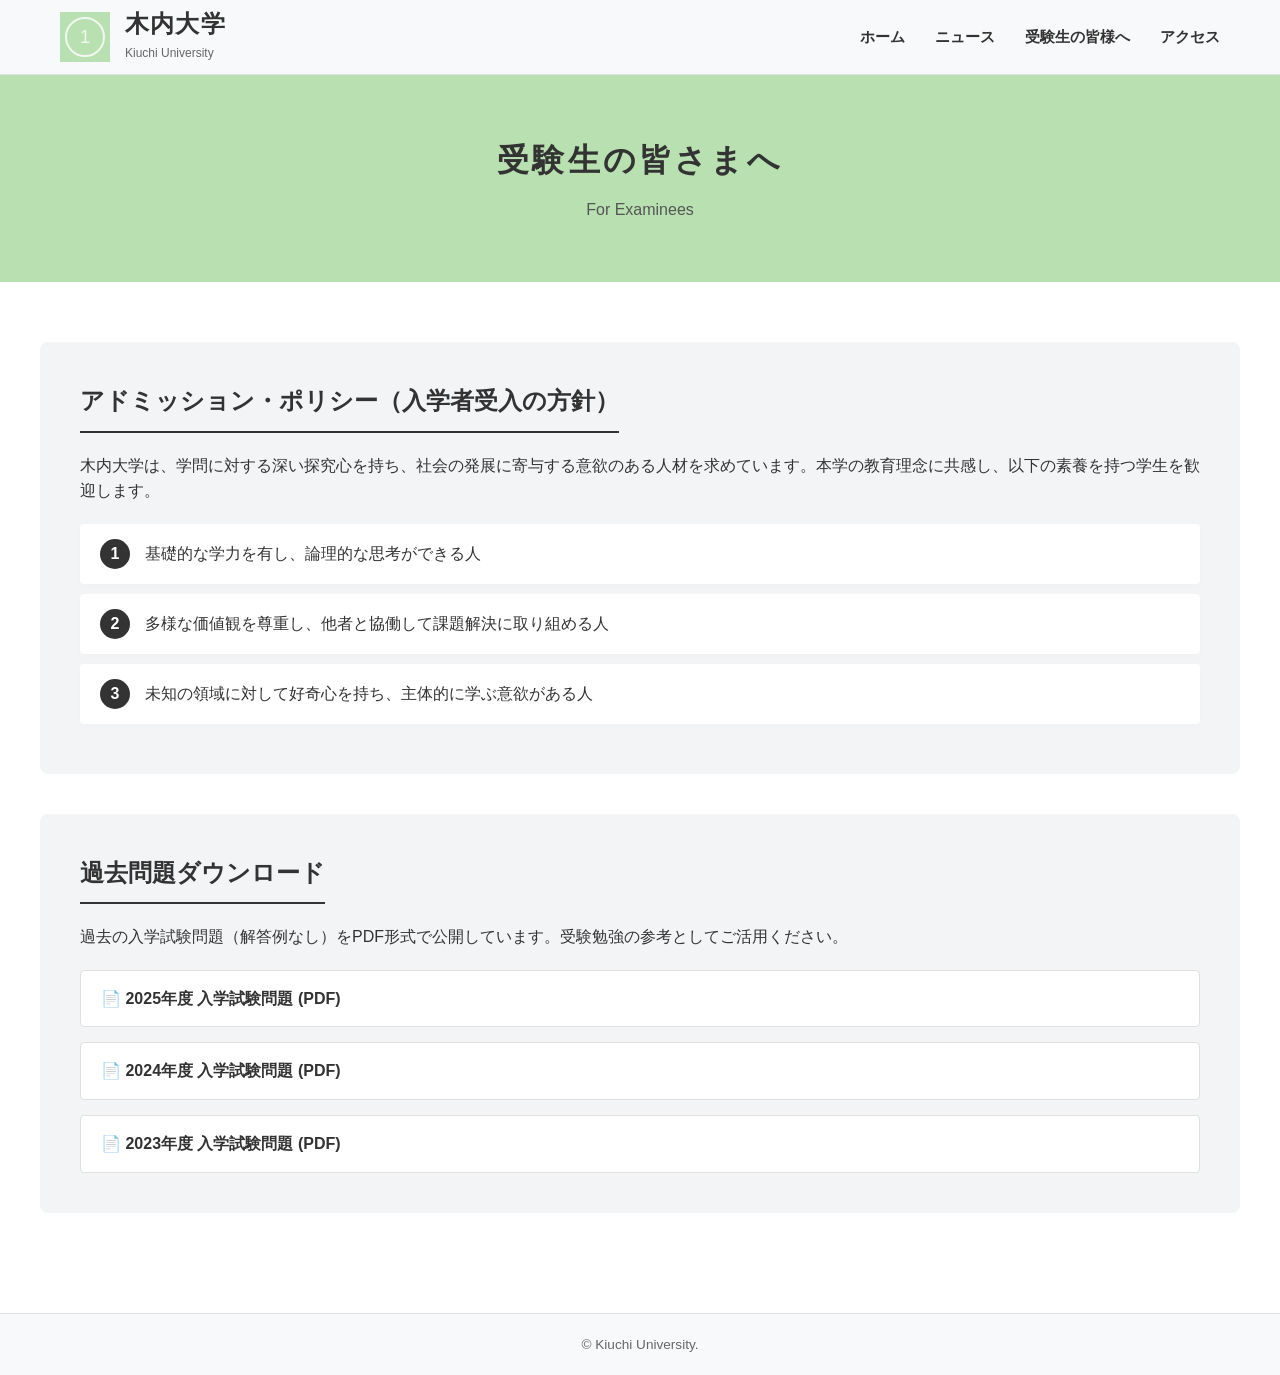
==== information.html @ efc957bf "Add files via upload" ====
<!DOCTYPE html>
<html lang="ja">
<head>
    <meta charset="UTF-8">
    <meta name="viewport" content="width=device-width, initial-scale=1.0">
    <title>受験生の皆さまへ - 木内大学</title>
    <link rel="stylesheet" href="index.css">
    <link rel="stylesheet" href="information.css">
</head>
<body>
    <header class="header">
        <div class="header-inner">
            <div class="logo">
                <a href="index.html" style="display: flex; align-items: center; gap: 15px;">
                    <div class="placeholder-box placeholder-1">
                        <span class="number">1</span>
                    </div>
                    <div class="logo-text">
                        <h1>木内大学</h1>
                        <span class="en">Kiuchi University</span>
                    </div>
                </a>
            </div>
            
            <button class="hamburger" id="hamburger">
                <span></span><span></span><span></span>
            </button>

            <nav class="global-nav" id="global-nav">
                <ul>
                    <li><a href="index.html#home">ホーム</a></li>
                    <li><a href="index.html#news">ニュース</a></li>
                    <li><a href="information.html">受験生の皆様へ</a></li>
                    <li><a href="index.html#access">アクセス</a></li>
                </ul>
            </nav>
        </div>
    </header>

    <main>
        <section class="page-title-section">
            <h2 class="page-title">受験生の皆さまへ</h2>
            <p class="page-subtitle">For Examinees</p>
        </section>

        <section class="info-content-section">
            <div class="section-inner">
                <div class="info-block">
                    <h3>アドミッション・ポリシー（入学者受入の方針）</h3>
                    <p>木内大学は、学問に対する深い探究心を持ち、社会の発展に寄与する意欲のある人材を求めています。本学の教育理念に共感し、以下の素養を持つ学生を歓迎します。</p>
                    <ul class="policy-list">
                        <li><span>1</span>基礎的な学力を有し、論理的な思考ができる人</li>
                        <li><span>2</span>多様な価値観を尊重し、他者と協働して課題解決に取り組める人</li>
                        <li><span>3</span>未知の領域に対して好奇心を持ち、主体的に学ぶ意欲がある人</li>
                    </ul>
                </div>

                <div class="info-block">
                    <h3>過去問題ダウンロード</h3>
                    <p>過去の入学試験問題（解答例なし）をPDF形式で公開しています。受験勉強の参考としてご活用ください。</p>
                    <div class="pdf-links">
                        <a href="exam_2025.pdf" target="_blank" class="pdf-btn">📄 2025年度 入学試験問題 (PDF)</a>
                        <a href="exam_2024.pdf" target="_blank" class="pdf-btn">📄 2024年度 入学試験問題 (PDF)</a>
                        <a href="exam_2023.pdf" target="_blank" class="pdf-btn">📄 2023年度 入学試験問題 (PDF)</a>
                    </div>
                </div>
            </div>
        </section>
    </main>

    <footer class="footer">
        <p>&copy; Kiuchi University.</p>
    </footer>

    <script>
        const hamburger = document.getElementById('hamburger');
        const globalNav = document.getElementById('global-nav');
        hamburger.addEventListener('click', () => {
            hamburger.classList.toggle('active');
            globalNav.classList.toggle('active');
        });
    </script>
</body>
</html>
---- index.css ----
@charset "UTF-8";

/* =========================================
   Base & Reset
========================================= */
* {
    margin: 0;
    padding: 0;
    box-sizing: border-box;
}

body {
    font-family: "Helvetica Neue", Arial, "Hiragino Kaku Gothic ProN", "Hiragino Sans", Meiryo, sans-serif;
    color: #333;
    background-color: #ffffff;
    line-height: 1.6;
}

a {
    text-decoration: none;
    color: inherit;
}

ul {
    list-style: none;
}

/* =========================================
   Variables (テーマカラーなど)
========================================= */
:root {
    --primary-green: #b8e0b0; /* プレースホルダーの緑 */
    --light-gray: #f2f4f6;    /* テキストエリアの背景 */
    --border-color: #e0e0e0;
}

/* =========================================
   Header
========================================= */
.header {
    background-color: #f8f9fa;
    border-bottom: 1px solid var(--border-color);
    position: sticky;
    top: 0;
    z-index: 100;
}

.header-inner {
    max-width: 1200px;
    margin: 0 auto;
    padding: 10px 20px;
    display: flex;
    justify-content: space-between;
    align-items: center;
}

.logo {
    display: flex;
    align-items: center;
    gap: 15px;
}

.logo-text h1 {
    font-size: 1.5rem;
    font-weight: bold;
    letter-spacing: 0.05em;
    line-height: 1.2;
}

.logo-text .en {
    font-size: 0.75rem;
    color: #666;
}

.global-nav ul {
    display: flex;
    gap: 30px;
}

.global-nav a {
    font-size: 0.95rem;
    font-weight: bold;
    transition: color 0.3s ease;
    position: relative;
}

/* モダンなホバー下線エフェクト */
.global-nav a::after {
    content: '';
    position: absolute;
    bottom: -5px;
    left: 0;
    width: 0%;
    height: 2px;
    background-color: #333;
    transition: width 0.3s ease;
}

.global-nav a:hover::after {
    width: 100%;
}

/* =========================================
   Placeholders (写真が入る場所)
========================================= */
.placeholder-box {
    background-color: var(--primary-green);
    display: flex;
    justify-content: center;
    align-items: center;
    position: relative;
}

.placeholder-box .number {
    color: #fff;
    border: 2px solid #fff;
    border-radius: 50%;
    width: 40px;
    height: 40px;
    display: flex;
    justify-content: center;
    align-items: center;
    font-size: 1.2rem;
    opacity: 0.8;
}

/* 各プレースホルダーの固有設定 */
.placeholder-1 {
    width: 50px;
    height: 50px;
}

.placeholder-2 {
    width: 100%;
    height: 50vh; /* 画面の高さの半分 */
    min-height: 300px;
}

/* =========================================
   Home Section (メインコンテンツ)
========================================= */
.home-section,.news-section,.access-section {
    padding: 60px 20px;
}

.section-inner {
    max-width: 1200px;
    margin: 0 auto;
}

.section-title {
    font-size: 2.5rem;
    letter-spacing: 0.2em;
    margin-bottom: 40px;
    font-weight: 800;
}

/* =========================================
   Cards Layout
========================================= */
.cards-container {
    display: flex;
    gap: 30px;
}

.card {
    flex: 1;
    display: flex;
    background-color: var(--light-gray);
    border-radius: 8px; /* モダンな丸み */
    overflow: hidden;
    box-shadow: 0 4px 10px rgba(0, 0, 0, 0.05); /* さりげない影 */
    transition: transform 0.3s ease;
}

.card:hover {
    transform: translateY(-5px); /* ホバーで少し浮く */
}

.card-image {
    width: 50%;
    min-height: 250px;
}

.card-content {
    width: 50%;
    padding: 30px;
    display: flex;
    flex-direction: column;
    justify-content: center;
}

.card-content h3 {
    font-size: 1.5rem;
    margin-bottom: 20px;
    border-bottom: 2px solid #333;
    padding-bottom: 10px;
    display: inline-block;
}

/* ワイヤーフレーム風のダミーテキスト線 */
.dummy-text p {
    display: flex;
    align-items: center;
    margin-bottom: 15px;
    color: #333;
    font-size: 1rem;
}

.line {
    flex-grow: 1;
    height: 1px;
    background-color: #999;
    margin-left: 10px;
}

.line-full {
    width: 100%;
    height: 1px;
    background-color: #999;
}

/* =========================================
   Footer
========================================= */
.footer {
    text-align: center;
    padding: 20px;
    background-color: #f8f9fa;
    color: #666;
    font-size: 0.85rem;
    border-top: 1px solid var(--border-color);
}

/* =========================================
   Responsive (スマホ用アレンジ)
========================================= */
@media screen and (max-width: 768px) {
    /* ヘッダーの縦積み */
    .header-inner {
        flex-direction: column;
        gap: 15px;
        padding: 15px;
    }
    
    .global-nav ul {
        flex-wrap: wrap;
        justify-content: center;
        gap: 15px;
    }

    .global-nav a {
        font-size: 0.85rem;
    }

    /* メインビジュアルの高さ調整 */
    .placeholder-2 {
        height: 30vh;
        min-height: 200px;
    }

    /* セクションタイトルの中央寄せ */
    .section-title {
        text-align: center;
        font-size: 2rem;
    }

    /* カードの縦積み */
    .cards-container {
        flex-direction: column;
    }

    /* スマホでは画像とテキストを縦に並べる */
    .card {
        flex-direction: column;
    }

    .card-image {
        width: 100%;
        min-height: 200px;
    }

    .card-content {
        width: 100%;
        padding: 20px;
    }

}

/* =========================================
   スムーズスクロールとヘッダー被り防止 (既存コードの上のほうに追加)
========================================= */
html {
    scroll-behavior: smooth; /* スムーズスクロール */
}

section {
    scroll-margin-top: 80px; /* ジャンプした際に固定ヘッダーの下に隠れないようにする余白 */
    padding: 60px 20px;
}

/* =========================================
   ハンバーガーメニュー (PCでは非表示)
========================================= */
.hamburger {
    display: none;
}

/* =========================================
   Responsive (スマホ用アレンジ：既存のメディアクエリをこちらに差し替えてください)
========================================= */
@media screen and (max-width: 768px) {
    /* スマホでヘッダーをコンパクトにする */
    .header-inner {
        flex-direction: row; /* 横並びのまま */
        justify-content: space-between;
        padding: 10px 15px;
    }
    
    /* ロゴと画像を小さくする */
    .placeholder-1 {
        width: 35px;
        height: 35px;
    }
    .placeholder-1 .number {
        width: 25px;
        height: 25px;
        font-size: 0.9rem;
    }
    .logo-text h1 {
        font-size: 1.1rem;
    }
    .logo-text .en {
        font-size: 0.6rem;
    }

    /* ハンバーガーアイコンのスタイル */
    .hamburger {
        display: block;
        width: 30px;
        height: 22px;
        position: relative;
        background: none;
        border: none;
        cursor: pointer;
        z-index: 200; /* メニューより上に表示 */
    }

    .hamburger span {
        position: absolute;
        left: 0;
        width: 100%;
        height: 2px;
        background-color: #333;
        transition: all 0.3s ease;
    }

    .hamburger span:nth-child(1) { top: 0; }
    .hamburger span:nth-child(2) { top: 10px; }
    .hamburger span:nth-child(3) { bottom: 0; }

    /* メニュー開閉時のアイコンアニメーション（×になる） */
    .hamburger.active span:nth-child(1) {
        transform: translateY(10px) rotate(45deg);
    }
    .hamburger.active span:nth-child(2) {
        opacity: 0;
    }
    .hamburger.active span:nth-child(3) {
        transform: translateY(-10px) rotate(-45deg);
    }

    /* ナビゲーションメニューを全画面オーバーレイに変更 */
    .global-nav {
        position: fixed;
        top: 0;
        left: 0;
        width: 100%;
        height: 100vh;
        background-color: rgba(248, 249, 250, 0.95);
        display: flex;
        justify-content: center;
        align-items: center;
        opacity: 0;
        pointer-events: none;
        transition: opacity 0.3s ease;
        z-index: 150;
    }

    .global-nav.active {
        opacity: 1;
        pointer-events: auto;
    }

    .global-nav ul {
        flex-direction: column;
        gap: 30px;
        text-align: center;
    }

    .global-nav a {
        font-size: 1.3rem;
    }

    /* その他レイアウトのスマホ対応 */
    .placeholder-2 {
        height: 30vh;
        min-height: 200px;
    }
    .section-title {
        text-align: center;
        font-size: 2rem;
    }
    .cards-container {
        flex-direction: column;
    }
    .card {
        flex-direction: column;
    }
    .card-image {
        width: 100%;
        min-height: 200px;
    }
    .card-content {
        width: 100%;
        padding: 20px;
    }
}
---- information.css ----
@charset "UTF-8";

/* =========================================
   Information Page Specific Styles
========================================= */

/* ページタイトルエリア */
.page-title-section {
    background-color: var(--primary-green, #b8e0b0);
    padding: 60px 20px;
    text-align: center;
    color: #fff;
}

.page-title {
    font-size: 2rem;
    font-weight: bold;
    letter-spacing: 0.1em;
    margin-bottom: 10px;
    color: #333;
}

.page-subtitle {
    font-size: 1rem;
    color: #555;
}

/* 情報コンテンツエリア */
.info-content-section {
    padding: 60px 20px;
}

.info-block {
    background-color: var(--light-gray, #f2f4f6);
    padding: 40px;
    border-radius: 8px;
    margin-bottom: 40px;
}

.info-block h3 {
    font-size: 1.5rem;
    border-bottom: 2px solid #333;
    padding-bottom: 10px;
    margin-bottom: 20px;
    display: inline-block;
}

.info-block p {
    margin-bottom: 20px;
}

/* アドミッションポリシーのリスト */
.policy-list li {
    background-color: #fff;
    padding: 15px 20px;
    margin-bottom: 10px;
    border-radius: 4px;
    display: flex;
    align-items: center;
    gap: 15px;
    box-shadow: 0 2px 5px rgba(0,0,0,0.02);
}

.policy-list span {
    display: inline-flex;
    justify-content: center;
    align-items: center;
    width: 30px;
    height: 30px;
    background-color: #333;
    color: #fff;
    border-radius: 50%;
    font-weight: bold;
    flex-shrink: 0;
}

/* PDFリンクボタン */
.pdf-links {
    display: flex;
    flex-direction: column;
    gap: 15px;
}

.pdf-btn {
    display: inline-block;
    background-color: #fff;
    border: 1px solid var(--border-color, #e0e0e0);
    padding: 15px 20px;
    border-radius: 4px;
    color: #333;
    font-weight: bold;
    transition: all 0.3s ease;
}

.pdf-btn:hover {
    background-color: var(--primary-green, #b8e0b0);
    border-color: var(--primary-green, #b8e0b0);
}

/* スマホ用調整 */
@media screen and (max-width: 768px) {
    .info-block {
        padding: 20px;
    }
    
    .page-title {
        font-size: 1.5rem;
    }
}
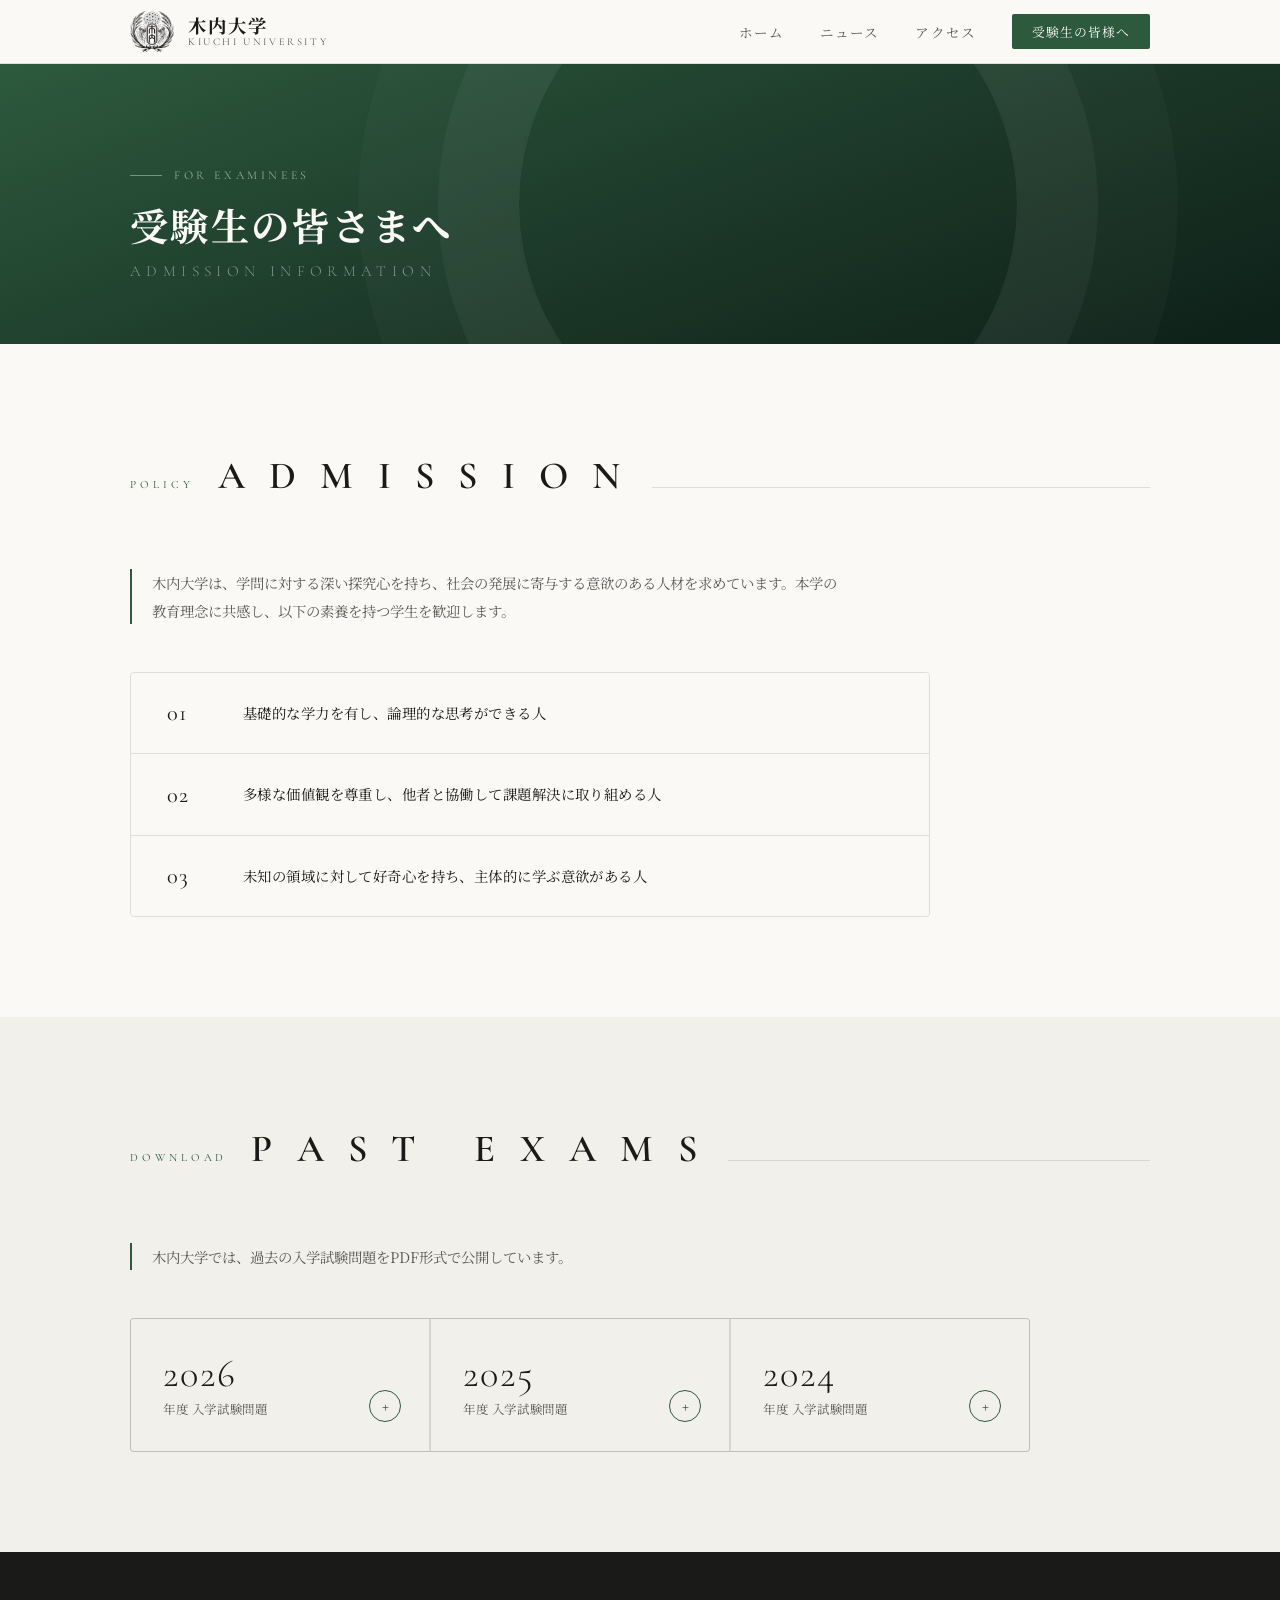
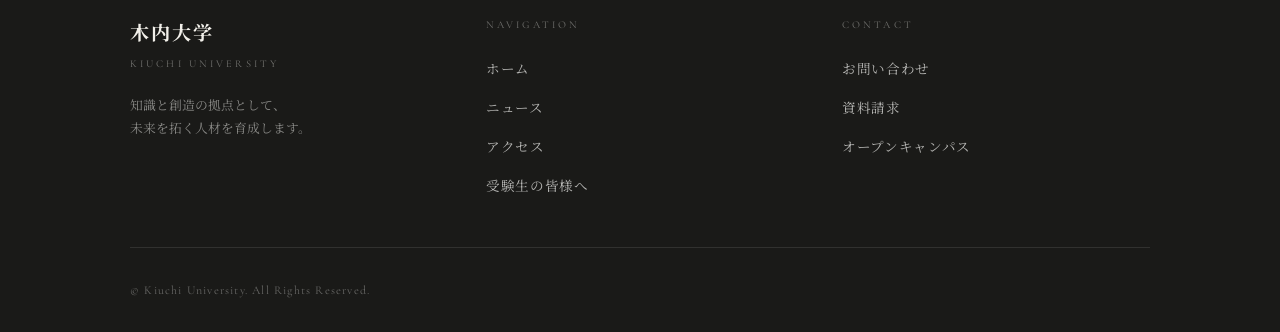
==== commit e499d125: "Add files via upload" ====
--- a/information.html
+++ b/information.html
@@ -3,82 +3,244 @@
 <head>
     <meta charset="UTF-8">
     <meta name="viewport" content="width=device-width, initial-scale=1.0">
-    <title>受験生の皆さまへ - 木内大学</title>
+    <title>受験生の皆さまへ — 木内大学</title>
     <link rel="stylesheet" href="index.css">
     <link rel="stylesheet" href="information.css">
 </head>
 <body>
-    <header class="header">
-        <div class="header-inner">
-            <div class="logo">
-                <a href="index.html" style="display: flex; align-items: center; gap: 15px;">
-                    <div class="placeholder-box placeholder-1">
-                        <span class="number">1</span>
+
+<!-- ========== HEADER ========== -->
+<header class="header" id="header">
+    <div class="header-inner">
+
+        <!-- Logo -->
+        <a href="index.html" class="logo">
+            <div class="logo-emblem">
+                <img src="images/Logo.png" alt="木内大学">
+            </div>
+            <div class="logo-text-wrap">
+                <span class="logo-ja">木内大学</span>
+                <span class="logo-en">Kiuchi University</span>
+            </div>
+        </a>
+
+        <!-- Desktop Nav -->
+        <nav class="global-nav" id="global-nav">
+            <ul>
+                <li><a href="index.html#home">ホーム</a></li>
+                <li><a href="index.html#news">ニュース</a></li>
+                <li><a href="index.html#access">アクセス</a></li>
+                <li><a href="information.html" class="nav-cta">受験生の皆様へ</a></li>
+            </ul>
+        </nav>
+
+        <!-- Hamburger (mobile only) -->
+        <button class="hamburger" id="hamburger" aria-label="メニューを開く">
+            <span></span>
+            <span></span>
+            <span></span>
+        </button>
+    </div>
+</header>
+
+<!-- ========== MOBILE NAV OVERLAY ========== -->
+<div class="mobile-nav-overlay" id="mobile-nav">
+    <ul class="mobile-nav-list">
+        <li><a href="index.html#home">ホーム <span>→</span></a></li>
+        <li><a href="index.html#news">ニュース <span>→</span></a></li>
+        <li><a href="index.html#access">アクセス <span>→</span></a></li>
+        <li><a href="information.html">受験生の皆様へ <span>→</span></a></li>
+    </ul>
+    <p class="mobile-nav-footer">© Kiuchi University</p>
+</div>
+
+<main>
+
+    <!-- ========== PAGE HERO ========== -->
+    <section class="info-page-hero">
+        <div class="info-page-hero-inner">
+            <p class="hero-eyebrow">For Examinees</p>
+            <h1 class="info-page-title">受験生の皆さまへ</h1>
+            <p class="info-page-title-en">Admission Information</p>
+        </div>
+    </section>
+
+    <!-- ========== CONTENT ========== -->
+    <section class="section-wrap" id="admission">
+        <div class="container">
+
+            <!-- アドミッション・ポリシー -->
+            <div class="info-block">
+                <div class="section-header">
+                    <span class="section-label">Policy</span>
+                    <h2 class="section-title">A D M I S S I O N</h2>
+                    <div class="section-rule"></div>
+                </div>
+                <p class="info-lead">木内大学は、学問に対する深い探究心を持ち、社会の発展に寄与する意欲のある人材を求めています。本学の教育理念に共感し、以下の素養を持つ学生を歓迎します。</p>
+                <ol class="policy-list">
+                    <li>
+                        <span class="policy-num">01</span>
+                        <span class="policy-text">基礎的な学力を有し、論理的な思考ができる人</span>
+                    </li>
+                    <li>
+                        <span class="policy-num">02</span>
+                        <span class="policy-text">多様な価値観を尊重し、他者と協働して課題解決に取り組める人</span>
+                    </li>
+                    <li>
+                        <span class="policy-num">03</span>
+                        <span class="policy-text">未知の領域に対して好奇心を持ち、主体的に学ぶ意欲がある人</span>
+                    </li>
+                </ol>
+            </div>
+
+        </div>
+    </section>
+
+<!-- ========== PAST EXAMS ========== -->
+<section class="section-wrap alt-bg" id="exams">
+    <div class="container">
+        <div class="section-header">
+            <span class="section-label">Download</span>
+            <h2 class="section-title">P A S T &nbsp; E X A M S</h2>
+            <div class="section-rule"></div>
+        </div>
+        <p class="info-lead">木内大学では、過去の入学試験問題をPDF形式で公開しています。</p>
+
+        <div class="pdf-grid">
+
+            <!-- 2026 -->
+            <div class="pdf-card" data-year="2026">
+                <button class="pdf-card-btn" aria-expanded="false" aria-controls="subjects-2026">
+                    <span class="pdf-year">2026</span>
+                    <span class="pdf-label">年度 入学試験問題</span>
+                    <span class="pdf-icon">+</span>
+                </button>
+        <div class="pdf-subjects" id="subjects-2026">
+                    <div>
+                    <a href="exams/2026木内大学理系国語_問題.pdf" target="_blank" class="pdf-subject-btn">国語(理系) <span>↓</span></a>
+                    <a href="exams/2026木内大学理系国語_駿代解答例.pdf" target="_blank" class="pdf-subject-btn">国語(理系)解答(駿代協力) <span>↓</span></a>
+                    <a href="exams/2026木内大学理系数学_問題.pdf"  target="_blank" class="pdf-subject-btn">数学(理系) <span>↓</span></a>
+                    <a href="exam_2026_science.pdf"  target="_blank" class="pdf-subject-btn">理科 <span>↓</span></a>
+                    <a href="exam_2026_social.pdf"   target="_blank" class="pdf-subject-btn">社会 <span>↓</span></a>
                     </div>
-                    <div class="logo-text">
-                        <h1>木内大学</h1>
-                        <span class="en">Kiuchi University</span>
+                </div>
+            </div>
+
+            <!-- 2025 -->
+            <div class="pdf-card" data-year="2025">
+                <button class="pdf-card-btn" aria-expanded="false" aria-controls="subjects-2025">
+                    <span class="pdf-year">2025</span>
+                    <span class="pdf-label">年度 入学試験問題</span>
+                    <span class="pdf-icon">+</span>
+                </button>
+                <div class="pdf-subjects" id="subjects-2025">
+                    <div>
+                    <a href="exam_2025_japanese.pdf" target="_blank" class="pdf-subject-btn">国語 <span>↓</span></a>
+                    <a href="exam_2025_math.pdf"     target="_blank" class="pdf-subject-btn">数学 <span>↓</span></a>
+                    <a href="exam_2025_english.pdf"  target="_blank" class="pdf-subject-btn">英語 <span>↓</span></a>
+                    <a href="exam_2025_science.pdf"  target="_blank" class="pdf-subject-btn">理科 <span>↓</span></a>
+                    <a href="exam_2025_social.pdf"   target="_blank" class="pdf-subject-btn">社会 <span>↓</span></a>
                     </div>
-                </a>
-            </div>
-            
-            <button class="hamburger" id="hamburger">
-                <span></span><span></span><span></span>
-            </button>
-
-            <nav class="global-nav" id="global-nav">
-                <ul>
+                </div>
+            </div>
+
+            <!-- 2024 -->
+            <div class="pdf-card" data-year="2024">
+                <button class="pdf-card-btn" aria-expanded="false" aria-controls="subjects-2024">
+                    <span class="pdf-year">2024</span>
+                    <span class="pdf-label">年度 入学試験問題</span>
+                    <span class="pdf-icon">+</span>
+                </button>
+                <div class="pdf-subjects" id="subjects-2024">
+                    <div>
+                    <a href="exam_2024_japanese.pdf" target="_blank" class="pdf-subject-btn">国語 <span>↓</span></a>
+                    <a href="exam_2024_math.pdf"     target="_blank" class="pdf-subject-btn">数学 <span>↓</span></a>
+                    <a href="exam_2024_english.pdf"  target="_blank" class="pdf-subject-btn">英語 <span>↓</span></a>
+                    <a href="exam_2024_science.pdf"  target="_blank" class="pdf-subject-btn">理科 <span>↓</span></a>
+                    <a href="exam_2024_social.pdf"   target="_blank" class="pdf-subject-btn">社会 <span>↓</span></a>
+                    </div>
+                </div>
+            </div>
+
+        </div>
+    </div>
+</section>
+
+</main>
+
+<!-- ========== FOOTER ========== -->
+<footer class="footer">
+    <div class="footer-inner">
+        <div class="footer-top">
+            <div>
+                <p class="footer-logo-ja">木内大学</p>
+                <p class="footer-logo-en">Kiuchi University</p>
+                <p class="footer-tagline">知識と創造の拠点として、<br>未来を拓く人材を育成します。</p>
+            </div>
+            <div>
+                <p class="footer-nav-title">Navigation</p>
+                <ul class="footer-nav-list">
                     <li><a href="index.html#home">ホーム</a></li>
                     <li><a href="index.html#news">ニュース</a></li>
+                    <li><a href="index.html#access">アクセス</a></li>
                     <li><a href="information.html">受験生の皆様へ</a></li>
-                    <li><a href="index.html#access">アクセス</a></li>
                 </ul>
-            </nav>
-        </div>
-    </header>
-
-    <main>
-        <section class="page-title-section">
-            <h2 class="page-title">受験生の皆さまへ</h2>
-            <p class="page-subtitle">For Examinees</p>
-        </section>
-
-        <section class="info-content-section">
-            <div class="section-inner">
-                <div class="info-block">
-                    <h3>アドミッション・ポリシー（入学者受入の方針）</h3>
-                    <p>木内大学は、学問に対する深い探究心を持ち、社会の発展に寄与する意欲のある人材を求めています。本学の教育理念に共感し、以下の素養を持つ学生を歓迎します。</p>
-                    <ul class="policy-list">
-                        <li><span>1</span>基礎的な学力を有し、論理的な思考ができる人</li>
-                        <li><span>2</span>多様な価値観を尊重し、他者と協働して課題解決に取り組める人</li>
-                        <li><span>3</span>未知の領域に対して好奇心を持ち、主体的に学ぶ意欲がある人</li>
-                    </ul>
-                </div>
-
-                <div class="info-block">
-                    <h3>過去問題ダウンロード</h3>
-                    <p>過去の入学試験問題（解答例なし）をPDF形式で公開しています。受験勉強の参考としてご活用ください。</p>
-                    <div class="pdf-links">
-                        <a href="exam_2025.pdf" target="_blank" class="pdf-btn">📄 2025年度 入学試験問題 (PDF)</a>
-                        <a href="exam_2024.pdf" target="_blank" class="pdf-btn">📄 2024年度 入学試験問題 (PDF)</a>
-                        <a href="exam_2023.pdf" target="_blank" class="pdf-btn">📄 2023年度 入学試験問題 (PDF)</a>
-                    </div>
-                </div>
-            </div>
-        </section>
-    </main>
-
-    <footer class="footer">
-        <p>&copy; Kiuchi University.</p>
-    </footer>
-
-    <script>
-        const hamburger = document.getElementById('hamburger');
-        const globalNav = document.getElementById('global-nav');
-        hamburger.addEventListener('click', () => {
-            hamburger.classList.toggle('active');
-            globalNav.classList.toggle('active');
+            </div>
+            <div>
+                <p class="footer-nav-title">Contact</p>
+                <ul class="footer-nav-list">
+                    <li><a href="#">お問い合わせ</a></li>
+                    <li><a href="#">資料請求</a></li>
+                    <li><a href="#">オープンキャンパス</a></li>
+                </ul>
+            </div>
+        </div>
+        <div class="footer-bottom">
+            <p class="footer-copy">&copy; Kiuchi University. All Rights Reserved.</p>
+        </div>
+    </div>
+</footer>
+
+<script>
+    // Header scroll effect
+    const header = document.getElementById('header');
+    window.addEventListener('scroll', () => {
+        header.classList.toggle('scrolled', window.scrollY > 20);
+    }, { passive: true });
+
+    // Hamburger + mobile nav
+    const hamburger = document.getElementById('hamburger');
+    const mobileNav = document.getElementById('mobile-nav');
+
+    hamburger.addEventListener('click', () => {
+        const open = hamburger.classList.toggle('active');
+        mobileNav.classList.toggle('active', open);
+        document.body.style.overflow = open ? 'hidden' : '';
+    });
+
+    mobileNav.querySelectorAll('a').forEach(link => {
+        link.addEventListener('click', () => {
+            hamburger.classList.remove('active');
+            mobileNav.classList.remove('active');
+            document.body.style.overflow = '';
         });
-    </script>
+    });
+
+// ---- 過去問 アコーディオン ----
+document.querySelectorAll('.pdf-card-btn').forEach(btn => {
+    btn.addEventListener('click', () => {
+        const card   = btn.closest('.pdf-card');
+        const isOpen = card.classList.contains('is-open');
+
+        if (isOpen) {
+            card.classList.remove('is-open');
+            btn.setAttribute('aria-expanded', 'false');
+        } else {
+            card.classList.add('is-open');
+            btn.setAttribute('aria-expanded', 'true');
+        }
+    });
+});
+</script>
 </body>
-</html>+</html>
--- a/index.css
+++ b/index.css
@@ -1,428 +1,924 @@
 @charset "UTF-8";
+@import url('https://fonts.googleapis.com/css2?family=Noto+Serif+JP:wght@400;700&family=Shippori+Mincho:wght@400;700&family=Cormorant+Garamond:wght@300;400;600;700&display=swap');
 
 /* =========================================
    Base & Reset
 ========================================= */
-* {
+*, *::before, *::after {
     margin: 0;
     padding: 0;
     box-sizing: border-box;
 }
 
+:root {
+    --ink: #1a1a18;
+    --ink-muted: #5a5a55;
+    --ink-light: #9a9a92;
+    --paper: #faf9f6;
+    --paper-warm: #f2f0ea;
+    --paper-deep: #e8e5da;
+    --accent: #2d5a3d;
+    --accent-light: #e8f0ea;
+    --gold: #b8975a;
+    --border: rgba(26,26,24,0.12);
+    --border-strong: rgba(26,26,24,0.25);
+    --header-h: 64px;
+    --font-display: 'Cormorant Garamond', 'Shippori Mincho', 'Noto Serif JP', serif;
+    --font-body: 'Noto Serif JP', Georgia, serif;
+    --font-latin: 'Cormorant Garamond', Georgia, serif;
+}
+
+html {
+    scroll-behavior: smooth;
+    font-size: 16px;
+}
+
 body {
-    font-family: "Helvetica Neue", Arial, "Hiragino Kaku Gothic ProN", "Hiragino Sans", Meiryo, sans-serif;
-    color: #333;
-    background-color: #ffffff;
-    line-height: 1.6;
-}
-
-a {
-    text-decoration: none;
-    color: inherit;
-}
-
-ul {
-    list-style: none;
-}
-
-/* =========================================
-   Variables (テーマカラーなど)
-========================================= */
-:root {
-    --primary-green: #b8e0b0; /* プレースホルダーの緑 */
-    --light-gray: #f2f4f6;    /* テキストエリアの背景 */
-    --border-color: #e0e0e0;
+    font-family: var(--font-body);
+    color: var(--ink);
+    background-color: var(--paper);
+    line-height: 1.7;
+    -webkit-font-smoothing: antialiased;
+}
+
+a { text-decoration: none; color: inherit; }
+ul { list-style: none; }
+img { display: block; width: 100%; height: 100%; object-fit: cover; }
+
+/* =========================================
+   Utility
+========================================= */
+.container {
+    max-width: 1100px;
+    margin: 0 auto;
+    padding: 0 40px;
+}
+
+section {
+    scroll-margin-top: var(--header-h);
 }
 
 /* =========================================
    Header
 ========================================= */
 .header {
-    background-color: #f8f9fa;
-    border-bottom: 1px solid var(--border-color);
-    position: sticky;
+    position: fixed;
     top: 0;
-    z-index: 100;
+    left: 0;
+    right: 0;
+    height: var(--header-h);
+    background: rgba(250,249,246,0.92);
+    backdrop-filter: blur(12px);
+    -webkit-backdrop-filter: blur(12px);
+    border-bottom: 1px solid var(--border);
+    z-index: 200;
+    transition: box-shadow 0.3s;
+}
+
+.header.scrolled {
+    box-shadow: 0 2px 20px rgba(26,26,24,0.08);
 }
 
 .header-inner {
-    max-width: 1200px;
+    max-width: 1100px;
     margin: 0 auto;
-    padding: 10px 20px;
-    display: flex;
+    padding: 0 40px;
+    height: 100%;
+    display: flex;
+    align-items: center;
     justify-content: space-between;
-    align-items: center;
-}
-
+}
+
+/* Logo */
 .logo {
     display: flex;
     align-items: center;
-    gap: 15px;
-}
-
-.logo-text h1 {
-    font-size: 1.5rem;
-    font-weight: bold;
-    letter-spacing: 0.05em;
-    line-height: 1.2;
-}
-
-.logo-text .en {
-    font-size: 0.75rem;
-    color: #666;
-}
-
+    gap: 14px;
+}
+
+.logo-emblem {
+    width: 44px;
+    height: 44px;
+    background: transparent;
+    border-radius: 50%;
+    display: flex;
+    align-items: center;
+    justify-content: center;
+    flex-shrink: 0;
+}
+
+.logo-emblem svg {
+    width: 26px;
+    height: 26px;
+    fill: none;
+    stroke: var(--paper);
+    stroke-width: 1.5;
+}
+
+.logo-text-wrap {
+    display: flex;
+    flex-direction: column;
+    line-height: 1.15;
+}
+
+.logo-ja {
+    font-family: var(--font-body);
+    font-size: 1.15rem;
+    font-weight: 700;
+    letter-spacing: 0.1em;
+    color: var(--ink);
+}
+
+.logo-en {
+    font-family: var(--font-latin);
+    font-size: 0.65rem;
+    letter-spacing: 0.25em;
+    text-transform: uppercase;
+    color: var(--ink-muted);
+}
+
+/* Global Nav */
 .global-nav ul {
     display: flex;
-    gap: 30px;
+    gap: 36px;
+    align-items: center;
 }
 
 .global-nav a {
-    font-size: 0.95rem;
-    font-weight: bold;
-    transition: color 0.3s ease;
+    font-family: var(--font-body);
+    font-size: 0.85rem;
+    letter-spacing: 0.08em;
+    color: var(--ink-muted);
     position: relative;
-}
-
-/* モダンなホバー下線エフェクト */
+    transition: color 0.25s;
+}
+
 .global-nav a::after {
     content: '';
     position: absolute;
-    bottom: -5px;
+    bottom: -3px;
     left: 0;
-    width: 0%;
-    height: 2px;
-    background-color: #333;
+    width: 0;
+    height: 1px;
+    background: var(--accent);
     transition: width 0.3s ease;
 }
 
-.global-nav a:hover::after {
+.global-nav a:hover { color: var(--ink); }
+.global-nav a:hover::after { width: 100%; }
+
+/* CTA button in nav */
+.nav-cta {
+    display: inline-block;
+    padding: 7px 20px;
+    background: var(--accent);
+    color: var(--paper) !important;
+    border-radius: 2px;
+    font-size: 0.8rem !important;
+    letter-spacing: 0.1em;
+    transition: background 0.25s !important;
+}
+
+.nav-cta:hover { background: #1e3f2b !important; }
+.nav-cta::after { display: none !important; }
+
+/* Hamburger */
+.hamburger {
+    display: none;
+    flex-direction: column;
+    gap: 5px;
+    width: 28px;
+    background: none;
+    border: none;
+    cursor: pointer;
+    padding: 4px;
+    z-index: 300;
+}
+
+.hamburger span {
+    display: block;
+    height: 1.5px;
+    background: var(--ink);
+    transition: all 0.35s cubic-bezier(0.23, 1, 0.32, 1);
+    transform-origin: center;
+}
+
+.hamburger.active span:nth-child(1) { transform: translateY(6.5px) rotate(45deg); }
+.hamburger.active span:nth-child(2) { opacity: 0; transform: scaleX(0); }
+.hamburger.active span:nth-child(3) { transform: translateY(-6.5px) rotate(-45deg); }
+
+/* =========================================
+   Hero Section
+========================================= */
+.hero {
+    padding-top: var(--header-h);
+    min-height: 100svh;
+    display: grid;
+    grid-template-columns: 1fr 1fr;
+    overflow: hidden;
+}
+
+.hero-visual {
+    background: var(--accent);
+    position: relative;
+    overflow: hidden;
+    min-height: 520px;
+}
+
+.hero-visual-placeholder {
     width: 100%;
-}
-
-/* =========================================
-   Placeholders (写真が入る場所)
-========================================= */
-.placeholder-box {
-    background-color: var(--primary-green);
-    display: flex;
-    justify-content: center;
-    align-items: center;
-    position: relative;
-}
-
-.placeholder-box .number {
-    color: #fff;
-    border: 2px solid #fff;
-    border-radius: 50%;
-    width: 40px;
-    height: 40px;
-    display: flex;
-    justify-content: center;
-    align-items: center;
-    font-size: 1.2rem;
-    opacity: 0.8;
-}
-
-/* 各プレースホルダーの固有設定 */
-.placeholder-1 {
-    width: 50px;
-    height: 50px;
-}
-
-.placeholder-2 {
+    height: 100%;
+    background: linear-gradient(160deg, #2d5a3d 0%, #1a3526 60%, #0e2019 100%);
+    display: flex;
+    align-items: flex-end;
+    padding: 6px;
+}
+
+
+/* Decorative tree illustration */
+.hero-tree {
     width: 100%;
-    height: 50vh; /* 画面の高さの半分 */
-    min-height: 300px;
-}
-
-/* =========================================
-   Home Section (メインコンテンツ)
-========================================= */
-.home-section,.news-section,.access-section {
-    padding: 60px 20px;
-}
-
-.section-inner {
-    max-width: 1200px;
-    margin: 0 auto;
-}
-
-.section-title {
-    font-size: 2.5rem;
-    letter-spacing: 0.2em;
-    margin-bottom: 40px;
-    font-weight: 800;
-}
-
-/* =========================================
-   Cards Layout
-========================================= */
-.cards-container {
-    display: flex;
-    gap: 30px;
-}
-
-.card {
-    flex: 1;
-    display: flex;
-    background-color: var(--light-gray);
-    border-radius: 8px; /* モダンな丸み */
+    height: 100%;
+    position: absolute;
+    top: 0;
+    left: 0;
+    opacity: 0.15;
     overflow: hidden;
-    box-shadow: 0 4px 10px rgba(0, 0, 0, 0.05); /* さりげない影 */
-    transition: transform 0.3s ease;
-}
-
-.card:hover {
-    transform: translateY(-5px); /* ホバーで少し浮く */
-}
-
-.card-image {
-    width: 50%;
-    min-height: 250px;
-}
-
-.card-content {
-    width: 50%;
-    padding: 30px;
+}
+
+.hero-content {
     display: flex;
     flex-direction: column;
     justify-content: center;
-}
-
-.card-content h3 {
-    font-size: 1.5rem;
+    padding: 80px 64px;
+    background: var(--paper);
+    position: relative;
+}
+
+.hero-eyebrow {
+    font-family: var(--font-latin);
+    font-size: 0.75rem;
+    letter-spacing: 0.3em;
+    text-transform: uppercase;
+    color: var(--accent);
+    margin-bottom: 24px;
+    display: flex;
+    align-items: center;
+    gap: 12px;
+}
+
+.hero-eyebrow::before {
+    content: '';
+    display: block;
+    width: 32px;
+    height: 1px;
+    background: var(--accent);
+}
+
+.hero-title {
+    font-family: var(--font-body);
+    font-size: clamp(2.4rem, 3.5vw, 3.2rem);
+    font-weight: 700;
+    line-height: 1.2;
+    letter-spacing: 0.05em;
+    color: var(--ink);
+    margin-bottom: 12px;
+}
+
+.hero-title-en {
+    font-family: var(--font-latin);
+    font-size: clamp(1.1rem, 1.8vw, 1.5rem);
+    font-weight: 300;
+    letter-spacing: 0.35em;
+    color: var(--ink-muted);
+    text-transform: uppercase;
+    margin-bottom: 36px;
+}
+
+.hero-tagline {
+    font-size: 0.95rem;
+    color: var(--ink-muted);
+    line-height: 1.9;
+    max-width: 380px;
+    margin-bottom: 48px;
+    border-left: 2px solid var(--accent);
+    padding-left: 20px;
+}
+
+.hero-actions {
+    display: flex;
+    gap: 16px;
+    flex-wrap: wrap;
+}
+
+.btn-primary {
+    display: inline-flex;
+    align-items: center;
+    gap: 10px;
+    padding: 13px 28px;
+    background: var(--accent);
+    color: var(--paper);
+    font-family: var(--font-body);
+    font-size: 0.85rem;
+    letter-spacing: 0.08em;
+    border-radius: 2px;
+    transition: background 0.25s, transform 0.2s;
+}
+
+.btn-primary:hover { background: #1e3f2b; transform: translateY(-1px); }
+
+.btn-secondary {
+    display: inline-flex;
+    align-items: center;
+    gap: 10px;
+    padding: 12px 28px;
+    border: 1px solid var(--border-strong);
+    color: var(--ink-muted);
+    font-family: var(--font-body);
+    font-size: 0.85rem;
+    letter-spacing: 0.08em;
+    border-radius: 2px;
+    transition: border-color 0.25s, color 0.25s;
+}
+
+.btn-secondary:hover { border-color: var(--accent); color: var(--accent); }
+
+.btn-arrow { font-size: 1.1rem; }
+
+/* Scroll indicator */
+.hero-scroll {
+    position: absolute;
+    bottom: 32px;
+    left: 50%;
+    transform: translateX(-50%);
+    display: flex;
+    flex-direction: column;
+    align-items: center;
+    gap: 8px;
+    opacity: 0.4;
+    animation: scrollBounce 2s infinite;
+}
+
+.hero-scroll span {
+    font-family: var(--font-latin);
+    font-size: 0.65rem;
+    letter-spacing: 0.2em;
+    text-transform: uppercase;
+}
+
+.hero-scroll-line {
+    width: 1px;
+    height: 40px;
+    background: var(--ink);
+    transform-origin: top;
+    animation: scrollLine 2s infinite;
+}
+
+@keyframes scrollBounce {
+    0%, 100% { transform: translateX(-50%) translateY(0); }
+    50% { transform: translateX(-50%) translateY(6px); }
+}
+
+@keyframes scrollLine {
+    0% { transform: scaleY(0); }
+    50% { transform: scaleY(1); }
+    100% { transform: scaleY(0); transform-origin: bottom; }
+}
+
+/* =========================================
+   Section Common
+========================================= */
+.section-wrap {
+    padding: 100px 0;
+}
+
+.section-wrap.alt-bg {
+    background: var(--paper-warm);
+}
+
+.section-header {
+    display: flex;
+    align-items: baseline;
+    gap: 24px;
+    margin-bottom: 60px;
+}
+
+.section-label {
+    font-family: var(--font-latin);
+    font-size: 0.7rem;
+    letter-spacing: 0.35em;
+    text-transform: uppercase;
+    color: var(--accent);
+}
+
+.section-title {
+    font-family: var(--font-latin);
+    font-size: clamp(2rem, 3vw, 3rem);
+    font-weight: 600;
+    letter-spacing: 0.2em;
+    color: var(--ink);
+}
+
+.section-rule {
+    flex: 1;
+    height: 1px;
+    background: var(--border);
+}
+
+/* =========================================
+   Feature Cards (HOME)
+========================================= */
+.feature-grid {
+    display: grid;
+    grid-template-columns: 1fr 1fr;
+    gap: 2px;
+    background: var(--border);
+    border: 1px solid var(--border);
+    border-radius: 4px;
+    overflow: hidden;
+}
+
+.feature-card {
+    background: var(--paper);
+    display: grid;
+    grid-template-rows: 280px 1fr;
+    transition: background 0.3s;
+}
+
+.feature-card:hover { background: var(--paper-warm); }
+
+.feature-img {
+    overflow: hidden;
+    position: relative;
+}
+
+.feature-placeholder {
+    width: 100%;
+    height: 100%;
+    background: var(--paper-deep);
+    display: flex;
+    align-items: center;
+    justify-content: center;
+    font-family: var(--font-latin);
+    font-size: 0.7rem;
+    letter-spacing: 0.25em;
+    color: var(--ink-light);
+    text-transform: uppercase;
+    transition: transform 0.5s ease;
+}
+
+.feature-card:hover .feature-placeholder { transform: scale(1.03); }
+
+.feature-body {
+    padding: 36px 40px;
+    border-top: 1px solid var(--border);
+}
+
+.feature-num {
+    font-family: var(--font-latin);
+    font-size: 0.65rem;
+    letter-spacing: 0.3em;
+    color: var(--gold);
+    margin-bottom: 12px;
+}
+
+.feature-title {
+    font-family: var(--font-body);
+    font-size: 1.3rem;
+    font-weight: 700;
+    letter-spacing: 0.05em;
+    margin-bottom: 16px;
+    color: var(--ink);
+}
+
+.feature-desc {
+    font-size: 0.875rem;
+    color: var(--ink-muted);
+    line-height: 1.85;
+}
+
+.feature-link {
+    display: inline-flex;
+    align-items: center;
+    gap: 6px;
+    margin-top: 20px;
+    font-family: var(--font-latin);
+    font-size: 0.8rem;
+    letter-spacing: 0.15em;
+    text-transform: uppercase;
+    color: var(--accent);
+    border-bottom: 1px solid transparent;
+    transition: border-color 0.25s;
+}
+
+.feature-link:hover { border-bottom-color: var(--accent); }
+
+/* =========================================
+   News Section
+========================================= */
+.news-list {
+    display: flex;
+    flex-direction: column;
+    gap: 0;
+}
+
+.news-item {
+    display: grid;
+    grid-template-columns: 200px 1fr;
+    gap: 0;
+    border-top: 1px solid var(--border);
+    transition: background 0.2s;
+}
+
+.news-item:last-child { border-bottom: 1px solid var(--border); }
+.news-item:hover { background: var(--paper-warm); }
+
+.news-img-wrap {
+    overflow: hidden;
+}
+
+.news-placeholder {
+    width: 100%;
+    height: 140px;
+    background: var(--paper-deep);
+    display: flex;
+    align-items: center;
+    justify-content: center;
+    font-family: var(--font-latin);
+    font-size: 0.65rem;
+    letter-spacing: 0.2em;
+    color: var(--ink-light);
+    text-transform: uppercase;
+    transition: transform 0.4s;
+}
+
+.news-item:hover .news-placeholder { transform: scale(1.04); }
+
+.news-content {
+    padding: 28px 36px;
+    display: flex;
+    flex-direction: column;
+    justify-content: center;
+}
+
+.news-meta {
+    display: flex;
+    align-items: center;
+    gap: 14px;
+    margin-bottom: 10px;
+}
+
+.news-date {
+    font-family: var(--font-latin);
+    font-size: 0.8rem;
+    letter-spacing: 0.1em;
+    color: var(--ink-light);
+}
+
+.news-tag {
+    display: inline-block;
+    padding: 2px 10px;
+    background: var(--accent-light);
+    color: var(--accent);
+    font-size: 0.7rem;
+    letter-spacing: 0.1em;
+    border-radius: 1px;
+}
+
+.news-title {
+    font-family: var(--font-body);
+    font-size: 1rem;
+    font-weight: 700;
+    letter-spacing: 0.03em;
+    color: var(--ink);
+    margin-bottom: 8px;
+    line-height: 1.5;
+}
+
+.news-excerpt {
+    font-size: 0.82rem;
+    color: var(--ink-muted);
+    line-height: 1.8;
+}
+
+/* =========================================
+   Access Section
+========================================= */
+.access-grid {
+    display: grid;
+    grid-template-columns: 1fr 1fr;
+    gap: 60px;
+    align-items: start;
+}
+
+.access-map {
+    background: var(--paper-deep);
+    border-radius: 4px;
+    overflow: hidden;
+    display: flex;
+    align-items: center;
+    justify-content: center;
+    font-family: var(--font-latin);
+    font-size: 0.7rem;
+    letter-spacing: 0.25em;
+    color: var(--ink-light);
+    text-transform: uppercase;
+    border: 1px solid var(--border);
+}
+
+.map-image {
+    width: 100%;
+    height: auto;
+    display: block;
+}
+
+.access-info-title {
+    font-family: var(--font-latin);
+    font-size: 1.1rem;
+    letter-spacing: 0.2em;
+    text-transform: uppercase;
+    color: var(--ink);
+    margin-bottom: 28px;
+    padding-bottom: 16px;
+    border-bottom: 1px solid var(--border);
+}
+
+.access-row {
+    display: grid;
+    grid-template-columns: 80px 1fr;
+    gap: 12px 24px;
     margin-bottom: 20px;
-    border-bottom: 2px solid #333;
-    padding-bottom: 10px;
-    display: inline-block;
-}
-
-/* ワイヤーフレーム風のダミーテキスト線 */
-.dummy-text p {
-    display: flex;
-    align-items: center;
-    margin-bottom: 15px;
-    color: #333;
-    font-size: 1rem;
-}
-
-.line {
-    flex-grow: 1;
-    height: 1px;
-    background-color: #999;
-    margin-left: 10px;
-}
-
-.line-full {
+    padding-bottom: 20px;
+    border-bottom: 1px solid var(--border);
+    font-size: 0.875rem;
+}
+
+.access-row:last-child { border-bottom: none; }
+
+.access-label {
+    font-family: var(--font-body);
+    font-size: 0.75rem;
+    letter-spacing: 0.08em;
+    color: var(--ink-light);
+    padding-top: 2px;
+}
+
+.access-value {
+    color: var(--ink);
+    line-height: 1.7;
+}
+
+/* =========================================
+   Footer
+========================================= */
+.footer {
+    background: var(--ink);
+    color: var(--paper-warm);
+    padding: 64px 0 32px;
+}
+
+.footer-inner {
+    max-width: 1100px;
+    margin: 0 auto;
+    padding: 0 40px;
+}
+
+.footer-top {
+    display: grid;
+    grid-template-columns: 1fr 1fr 1fr;
+    gap: 48px;
+    padding-bottom: 48px;
+    border-bottom: 1px solid rgba(250,249,246,0.1);
+    margin-bottom: 32px;
+}
+
+.footer-logo-ja {
+    font-family: var(--font-body);
+    font-size: 1.2rem;
+    font-weight: 700;
+    letter-spacing: 0.1em;
+    margin-bottom: 6px;
+}
+
+.footer-logo-en {
+    font-family: var(--font-latin);
+    font-size: 0.65rem;
+    letter-spacing: 0.3em;
+    text-transform: uppercase;
+    color: rgba(250,249,246,0.4);
+    margin-bottom: 20px;
+}
+
+.footer-tagline {
+    font-size: 0.8rem;
+    color: rgba(250,249,246,0.5);
+    line-height: 1.8;
+}
+
+.footer-nav-title {
+    font-family: var(--font-latin);
+    font-size: 0.65rem;
+    letter-spacing: 0.3em;
+    text-transform: uppercase;
+    color: rgba(250,249,246,0.4);
+    margin-bottom: 20px;
+}
+
+.footer-nav-list {
+    display: flex;
+    flex-direction: column;
+    gap: 12px;
+}
+
+.footer-nav-list a {
+    font-size: 0.85rem;
+    color: rgba(250,249,246,0.7);
+    transition: color 0.2s;
+    letter-spacing: 0.05em;
+}
+
+.footer-nav-list a:hover { color: var(--paper); }
+
+.footer-bottom {
+    display: flex;
+    justify-content: space-between;
+    align-items: center;
+}
+
+.footer-copy {
+    font-family: var(--font-latin);
+    font-size: 0.75rem;
+    letter-spacing: 0.1em;
+    color: rgba(250,249,246,0.35);
+}
+
+/* =========================================
+   Mobile Navigation Overlay
+========================================= */
+.mobile-nav-overlay {
+    display: none;
+    position: fixed;
+    top: 0; left: 0; right: 0; bottom: 0;
+    background: var(--paper);
+    z-index: 250;
+    flex-direction: column;
+    justify-content: center;
+    align-items: center;
+    gap: 0;
+    opacity: 0;
+    pointer-events: none;
+    transition: opacity 0.35s ease;
+}
+
+.mobile-nav-overlay.active {
+    opacity: 1;
+    pointer-events: auto;
+}
+
+.mobile-nav-list {
     width: 100%;
-    height: 1px;
-    background-color: #999;
-}
-
-/* =========================================
-   Footer
-========================================= */
-.footer {
-    text-align: center;
-    padding: 20px;
-    background-color: #f8f9fa;
-    color: #666;
-    font-size: 0.85rem;
-    border-top: 1px solid var(--border-color);
-}
-
-/* =========================================
-   Responsive (スマホ用アレンジ)
-========================================= */
-@media screen and (max-width: 768px) {
-    /* ヘッダーの縦積み */
-    .header-inner {
+    max-width: 320px;
+    list-style: none;
+}
+
+.mobile-nav-list li {
+    border-bottom: 1px solid var(--border);
+}
+
+.mobile-nav-list li:first-child {
+    border-top: 1px solid var(--border);
+}
+
+.mobile-nav-list a {
+    display: flex;
+    align-items: center;
+    justify-content: space-between;
+    padding: 20px 8px;
+    font-family: var(--font-body);
+    font-size: 1.15rem;
+    letter-spacing: 0.08em;
+    color: var(--ink);
+    transition: color 0.2s;
+}
+
+.mobile-nav-list a span { color: var(--ink-light); font-size: 0.9rem; }
+.mobile-nav-list a:hover { color: var(--accent); }
+
+.mobile-nav-footer {
+    margin-top: 40px;
+    font-family: var(--font-latin);
+    font-size: 0.7rem;
+    letter-spacing: 0.2em;
+    color: var(--ink-light);
+}
+
+/* =========================================
+   Responsive — Tablet
+========================================= */
+@media (max-width: 900px) {
+    .container { padding: 0 28px; }
+    .header-inner { padding: 0 28px; }
+    .footer-inner { padding: 0 28px; }
+
+    .hero { grid-template-columns: 1fr; min-height: auto; }
+    .hero-visual { min-height: 45vw; }
+    .hero-content { padding: 56px 48px; }
+
+    .feature-grid { grid-template-columns: 1fr; }
+    .access-grid { grid-template-columns: 1fr; gap: 40px; }
+    .footer-top { grid-template-columns: 1fr 1fr; }
+}
+
+/* =========================================
+   Responsive — Mobile
+========================================= */
+@media (max-width: 600px) {
+    :root { --header-h: 56px; }
+
+    .container { padding: 0 20px; }
+    .header-inner { padding: 0 20px; }
+    .footer-inner { padding: 0 20px; }
+
+    /* Hide desktop nav, show hamburger */
+    .global-nav { display: none; }
+    .hamburger { display: flex; }
+    .mobile-nav-overlay { display: flex; }
+
+    /* Hero — stacked full height */
+    .hero {
+        grid-template-columns: 1fr;
+        min-height: 100svh;
+        grid-template-rows: 42svh 1fr;
+    }
+
+    .hero-visual { min-height: unset; }
+    .hero-visual-label { display: none; }
+
+    .hero-content {
+        padding: 36px 20px 48px;
+        justify-content: flex-start;
+    }
+
+    .hero-eyebrow { margin-bottom: 16px; }
+
+    .hero-title { font-size: 2rem; margin-bottom: 8px; }
+    .hero-title-en { font-size: 0.85rem; margin-bottom: 24px; letter-spacing: 0.25em; }
+
+    .hero-tagline {
+        font-size: 0.85rem;
+        margin-bottom: 32px;
+        max-width: 100%;
+    }
+
+    .hero-actions { gap: 12px; }
+    .btn-primary, .btn-secondary { padding: 11px 22px; font-size: 0.8rem; }
+
+    /* Sections */
+    .section-wrap { padding: 64px 0; }
+
+    .section-header {
         flex-direction: column;
-        gap: 15px;
-        padding: 15px;
+        gap: 6px;
+        margin-bottom: 36px;
     }
-    
-    .global-nav ul {
-        flex-wrap: wrap;
-        justify-content: center;
-        gap: 15px;
+
+    .section-rule { display: none; }
+    .section-title { font-size: 1.8rem; letter-spacing: 0.15em; }
+
+    /* Feature cards — vertical stack */
+    .feature-grid {
+        grid-template-columns: 1fr;
+        border: none;
+        background: none;
+        gap: 16px;
     }
 
-    .global-nav a {
-        font-size: 0.85rem;
+    .feature-card {
+        grid-template-rows: 200px 1fr;
+        border: 1px solid var(--border);
+        border-radius: 4px;
+        overflow: hidden;
     }
 
-    /* メインビジュアルの高さ調整 */
-    .placeholder-2 {
-        height: 30vh;
-        min-height: 200px;
+    .feature-body { padding: 24px 20px; }
+    .feature-title { font-size: 1.1rem; }
+
+    /* News */
+    .news-item {
+        grid-template-columns: 1fr;
     }
 
-    /* セクションタイトルの中央寄せ */
-    .section-title {
-        text-align: center;
-        font-size: 2rem;
-    }
-
-    /* カードの縦積み */
-    .cards-container {
-        flex-direction: column;
-    }
-
-    /* スマホでは画像とテキストを縦に並べる */
-    .card {
-        flex-direction: column;
-    }
-
-    .card-image {
-        width: 100%;
-        min-height: 200px;
-    }
-
-    .card-content {
-        width: 100%;
-        padding: 20px;
-    }
-
-}
-
-/* =========================================
-   スムーズスクロールとヘッダー被り防止 (既存コードの上のほうに追加)
-========================================= */
-html {
-    scroll-behavior: smooth; /* スムーズスクロール */
-}
-
-section {
-    scroll-margin-top: 80px; /* ジャンプした際に固定ヘッダーの下に隠れないようにする余白 */
-    padding: 60px 20px;
-}
-
-/* =========================================
-   ハンバーガーメニュー (PCでは非表示)
-========================================= */
-.hamburger {
-    display: none;
-}
-
-/* =========================================
-   Responsive (スマホ用アレンジ：既存のメディアクエリをこちらに差し替えてください)
-========================================= */
-@media screen and (max-width: 768px) {
-    /* スマホでヘッダーをコンパクトにする */
-    .header-inner {
-        flex-direction: row; /* 横並びのまま */
-        justify-content: space-between;
-        padding: 10px 15px;
-    }
-    
-    /* ロゴと画像を小さくする */
-    .placeholder-1 {
-        width: 35px;
-        height: 35px;
-    }
-    .placeholder-1 .number {
-        width: 25px;
-        height: 25px;
-        font-size: 0.9rem;
-    }
-    .logo-text h1 {
-        font-size: 1.1rem;
-    }
-    .logo-text .en {
-        font-size: 0.6rem;
-    }
-
-    /* ハンバーガーアイコンのスタイル */
-    .hamburger {
-        display: block;
-        width: 30px;
-        height: 22px;
-        position: relative;
-        background: none;
-        border: none;
-        cursor: pointer;
-        z-index: 200; /* メニューより上に表示 */
-    }
-
-    .hamburger span {
-        position: absolute;
-        left: 0;
-        width: 100%;
-        height: 2px;
-        background-color: #333;
-        transition: all 0.3s ease;
-    }
-
-    .hamburger span:nth-child(1) { top: 0; }
-    .hamburger span:nth-child(2) { top: 10px; }
-    .hamburger span:nth-child(3) { bottom: 0; }
-
-    /* メニュー開閉時のアイコンアニメーション（×になる） */
-    .hamburger.active span:nth-child(1) {
-        transform: translateY(10px) rotate(45deg);
-    }
-    .hamburger.active span:nth-child(2) {
-        opacity: 0;
-    }
-    .hamburger.active span:nth-child(3) {
-        transform: translateY(-10px) rotate(-45deg);
-    }
-
-    /* ナビゲーションメニューを全画面オーバーレイに変更 */
-    .global-nav {
-        position: fixed;
-        top: 0;
-        left: 0;
-        width: 100%;
-        height: 100vh;
-        background-color: rgba(248, 249, 250, 0.95);
-        display: flex;
-        justify-content: center;
-        align-items: center;
-        opacity: 0;
-        pointer-events: none;
-        transition: opacity 0.3s ease;
-        z-index: 150;
-    }
-
-    .global-nav.active {
-        opacity: 1;
-        pointer-events: auto;
-    }
-
-    .global-nav ul {
-        flex-direction: column;
-        gap: 30px;
-        text-align: center;
-    }
-
-    .global-nav a {
-        font-size: 1.3rem;
-    }
-
-    /* その他レイアウトのスマホ対応 */
-    .placeholder-2 {
-        height: 30vh;
-        min-height: 200px;
-    }
-    .section-title {
-        text-align: center;
-        font-size: 2rem;
-    }
-    .cards-container {
-        flex-direction: column;
-    }
-    .card {
-        flex-direction: column;
-    }
-    .card-image {
-        width: 100%;
-        min-height: 200px;
-    }
-    .card-content {
-        width: 100%;
-        padding: 20px;
-    }
-}+    .news-placeholder { height: 180px; }
+    .news-content { padding: 20px; }
+    .news-title { font-size: 0.95rem; }
+
+    /* Access */
+    .access-grid { grid-template-columns: 1fr; gap: 32px; }
+    .access-map { aspect-ratio: 16/9; }
+    .access-row { grid-template-columns: 68px 1fr; }
+
+    /* Footer */
+    .footer { padding: 48px 0 24px; }
+    .footer-top { grid-template-columns: 1fr; gap: 36px; }
+    .footer-bottom { flex-direction: column; gap: 12px; text-align: center; }
+}
--- a/information.css
+++ b/information.css
@@ -1,109 +1,360 @@
 @charset "UTF-8";
 
 /* =========================================
-   Information Page Specific Styles
+   Information Page — index2 スタイルに準拠
 ========================================= */
 
-/* ページタイトルエリア */
-.page-title-section {
-    background-color: var(--primary-green, #b8e0b0);
-    padding: 60px 20px;
-    text-align: center;
-    color: #fff;
-}
-
-.page-title {
-    font-size: 2rem;
-    font-weight: bold;
-    letter-spacing: 0.1em;
+/* ---- ページヒーロー ---- */
+.info-page-hero {
+    margin-top: var(--header-h);
+    background: var(--accent);
+    min-height: 280px;
+    display: flex;
+    align-items: flex-end;
+    position: relative;
+    overflow: hidden;
+}
+
+/* 装飾的な幾何学模様（index2 ヒーローと同系統） */
+.info-page-hero::before {
+    content: '';
+    position: absolute;
+    inset: 0;
+    background: linear-gradient(160deg, #2d5a3d 0%, #1a3526 60%, #0e2019 100%);
+}
+
+.info-page-hero::after {
+    content: '';
+    position: absolute;
+    top: 50%;
+    left: 60%;
+    transform: translate(-50%, -50%);
+    width: 500px;
+    height: 500px;
+    border: 1px solid rgba(250,249,246,0.08);
+    border-radius: 50%;
+    box-shadow:
+        0 0 0 80px rgba(250,249,246,0.04),
+        0 0 0 160px rgba(250,249,246,0.025);
+}
+
+.info-page-hero-inner {
+    position: relative;
+    z-index: 1;
+    max-width: 1100px;
+    width: 100%;
+    margin: 0 auto;
+    padding: 60px 40px;
+}
+
+.info-page-hero .hero-eyebrow {
+    font-family: var(--font-latin);
+    font-size: 0.75rem;
+    letter-spacing: 0.3em;
+    text-transform: uppercase;
+    color: rgba(250,249,246,0.55);
+    margin-bottom: 16px;
+    display: flex;
+    align-items: center;
+    gap: 12px;
+}
+
+.info-page-hero .hero-eyebrow::before {
+    content: '';
+    display: block;
+    width: 32px;
+    height: 1px;
+    background: rgba(250,249,246,0.4);
+}
+
+.info-page-title {
+    font-family: var(--font-body);
+    font-size: clamp(1.8rem, 3vw, 2.8rem);
+    font-weight: 700;
+    letter-spacing: 0.06em;
+    color: var(--paper);
     margin-bottom: 10px;
-    color: #333;
-}
-
-.page-subtitle {
-    font-size: 1rem;
-    color: #555;
-}
-
-/* 情報コンテンツエリア */
-.info-content-section {
-    padding: 60px 20px;
-}
-
+    line-height: 1.2;
+}
+
+.info-page-title-en {
+    font-family: var(--font-latin);
+    font-size: clamp(0.8rem, 1.2vw, 1rem);
+    font-weight: 300;
+    letter-spacing: 0.35em;
+    color: rgba(250,249,246,0.45);
+    text-transform: uppercase;
+}
+
+/* ---- コンテンツ共通 ---- */
 .info-block {
-    background-color: var(--light-gray, #f2f4f6);
-    padding: 40px;
-    border-radius: 8px;
-    margin-bottom: 40px;
-}
-
-.info-block h3 {
-    font-size: 1.5rem;
-    border-bottom: 2px solid #333;
-    padding-bottom: 10px;
-    margin-bottom: 20px;
-    display: inline-block;
-}
-
-.info-block p {
-    margin-bottom: 20px;
-}
-
-/* アドミッションポリシーのリスト */
+    margin-bottom: 0;
+}
+
+.info-lead {
+    font-size: 0.9rem;
+    color: var(--ink-muted);
+    line-height: 1.9;
+    max-width: 720px;
+    margin-bottom: 48px;
+    border-left: 2px solid var(--accent);
+    padding-left: 20px;
+}
+
+/* 旧CSSの黒丸バッジスタイルをリセット */
+.policy-list span {
+    display: inline;
+    width: auto;
+    height: auto;
+    background-color: transparent;
+    color: inherit;
+    border-radius: 0;
+    font-weight: inherit;
+}
+
+/* ---- アドミッション・ポリシーリスト ---- */
+.policy-list {
+    list-style: none;
+    display: flex;
+    flex-direction: column;
+    gap: 0;
+    border: 1px solid var(--border);
+    border-radius: 4px;
+    overflow: hidden;
+    max-width: 800px;
+}
+
 .policy-list li {
-    background-color: #fff;
-    padding: 15px 20px;
-    margin-bottom: 10px;
+    display: flex;
+    align-items: center;
+    gap: 32px;
+    padding: 28px 36px;
+    background: var(--paper);
+    border-bottom: 1px solid var(--border);
+    transition: background 0.2s;
+}
+
+.policy-list li:last-child {
+    border-bottom: none;
+}
+
+.policy-list li:hover {
+    background: var(--paper-warm);
+}
+
+.policy-num {
+    display: inline-block;
+    font-family: var(--font-latin);
+    font-size: 1.4rem;
+    font-weight: 300;
+    letter-spacing: 0.05em;
+    color: var(--gold);
+    min-width: 44px;
+    line-height: 1;
+    background-color: transparent;
+    border-radius: 0;
+    width: auto;
+    height: auto;
+}
+
+.policy-text {
+    display: inline-block;
+    font-family: var(--font-body);
+    font-size: 0.9rem;
+    color: var(--ink);
+    line-height: 1.7;
+    letter-spacing: 0.03em;
+}
+
+/* ---- 過去問ダウンロード ---- */
+.pdf-grid {
+    display: grid;
+    grid-template-columns: repeat(3, 1fr);
+    gap: 2px;
+    background: var(--border);
+    border: 1px solid var(--border);
     border-radius: 4px;
+    overflow: hidden;
+    max-width: 900px;
+}
+
+.pdf-card {
+    display: flex;
+    flex-direction: column;
+    background: var(--paper-warm);
+    transition: background 0.25s;
+    position: relative;
+}
+
+.pdf-card.is-open {
+    background: var(--paper);
+}
+
+/* ---- トグルボタン（年度） ---- */
+.pdf-card-btn {
+    all: unset;
+    box-sizing: border-box;
+    display: flex;
+    flex-direction: column;
+    align-items: flex-start;
+    gap: 6px;
+    padding: 36px 32px 32px;
+    width: 100%;
+    cursor: pointer;
+    position: relative;
+    transition: background 0.25s;
+}
+
+.pdf-card-btn:hover {
+    background: var(--paper);
+}
+
+.pdf-year {
+    font-family: var(--font-latin);
+    font-size: 2.4rem;
+    font-weight: 300;
+    letter-spacing: 0.05em;
+    color: var(--ink);
+    line-height: 1;
+    display: inline-block;
+    background-color: transparent;
+    border-radius: 0;
+    width: auto;
+    height: auto;
+}
+
+.pdf-label {
+    font-family: var(--font-body);
+    font-size: 0.78rem;
+    color: var(--ink-muted);
+    letter-spacing: 0.05em;
+    line-height: 1.5;
+    display: inline-block;
+    background-color: transparent;
+    border-radius: 0;
+    width: auto;
+    height: auto;
+}
+
+.pdf-icon {
+    position: absolute;
+    bottom: 28px;
+    right: 28px;
+    font-family: var(--font-latin);
+    font-size: 1.1rem;
+    color: var(--accent);
+    width: 32px;
+    height: 32px;
+    border: 1px solid var(--accent);
+    border-radius: 50%;
     display: flex;
     align-items: center;
-    gap: 15px;
-    box-shadow: 0 2px 5px rgba(0,0,0,0.02);
-}
-
-.policy-list span {
-    display: inline-flex;
     justify-content: center;
+    transition: background 0.25s, color 0.25s, transform 0.3s;
+    background-color: transparent;
+}
+
+.pdf-card-btn:hover .pdf-icon,
+.pdf-card.is-open .pdf-icon {
+    background: var(--accent);
+    color: var(--paper);
+}
+
+.pdf-card.is-open .pdf-icon {
+    transform: rotate(45deg); /* + → × */
+}
+
+/* ---- 科目リスト（折りたたみ） ---- */
+/* hidden属性は使わず .is-open クラスだけで制御 */
+.pdf-subjects {
+    display: grid;
+    grid-template-rows: 0fr;
+    transition: grid-template-rows 0.35s ease, border-color 0.35s ease;
+    overflow: hidden;
+    border-top: 1px solid transparent;
+}
+
+.pdf-card.is-open .pdf-subjects {
+    grid-template-rows: 1fr;
+    border-top-color: var(--border);
+}
+
+.pdf-subjects > div {
+    overflow: hidden;
+}
+
+.pdf-subject-btn {
+    display: flex;
+    justify-content: space-between;
     align-items: center;
-    width: 30px;
-    height: 30px;
-    background-color: #333;
-    color: #fff;
-    border-radius: 50%;
-    font-weight: bold;
-    flex-shrink: 0;
-}
-
-/* PDFリンクボタン */
-.pdf-links {
-    display: flex;
-    flex-direction: column;
-    gap: 15px;
-}
-
-.pdf-btn {
-    display: inline-block;
-    background-color: #fff;
-    border: 1px solid var(--border-color, #e0e0e0);
-    padding: 15px 20px;
-    border-radius: 4px;
-    color: #333;
-    font-weight: bold;
-    transition: all 0.3s ease;
-}
-
-.pdf-btn:hover {
-    background-color: var(--primary-green, #b8e0b0);
-    border-color: var(--primary-green, #b8e0b0);
-}
-
-/* スマホ用調整 */
-@media screen and (max-width: 768px) {
-    .info-block {
-        padding: 20px;
-    }
-    
-    .page-title {
-        font-size: 1.5rem;
-    }
-}+    padding: 13px 24px;
+    font-family: var(--font-body);
+    font-size: 0.82rem;
+    letter-spacing: 0.05em;
+    color: var(--ink);
+    border-bottom: 1px solid var(--border);
+    transition: background 0.2s, color 0.2s;
+    text-decoration: none;
+}
+
+.pdf-subject-btn:last-child {
+    border-bottom: none;
+}
+
+.pdf-subject-btn span {
+    font-size: 0.75rem;
+    color: var(--accent);
+    display: inline-block;
+    background-color: transparent;
+    border-radius: 0;
+    width: auto;
+    height: auto;
+    font-weight: inherit;
+}
+
+.pdf-subject-btn:hover {
+    background: var(--accent);
+    color: var(--paper);
+}
+
+.pdf-subject-btn:hover span {
+    color: var(--paper);
+}
+
+/* ---- レスポンシブ ---- */
+@media (max-width: 600px) {
+    .info-page-hero-inner {
+        padding: 40px 20px;
+    }
+
+    .info-lead {
+        font-size: 0.85rem;
+        margin-bottom: 32px;
+    }
+
+    .policy-list li {
+        gap: 20px;
+        padding: 20px 20px;
+    }
+
+    .policy-num {
+        font-size: 1.1rem;
+        min-width: 32px;
+    }
+
+}
+
+
+@media (max-width: 600px) {
+    .pdf-grid {
+        grid-template-columns: 1fr;
+    }
+
+    .pdf-card-btn {
+        padding: 24px 20px 56px;
+    }
+
+    .pdf-year {
+        font-size: 1.8rem;
+    }
+}
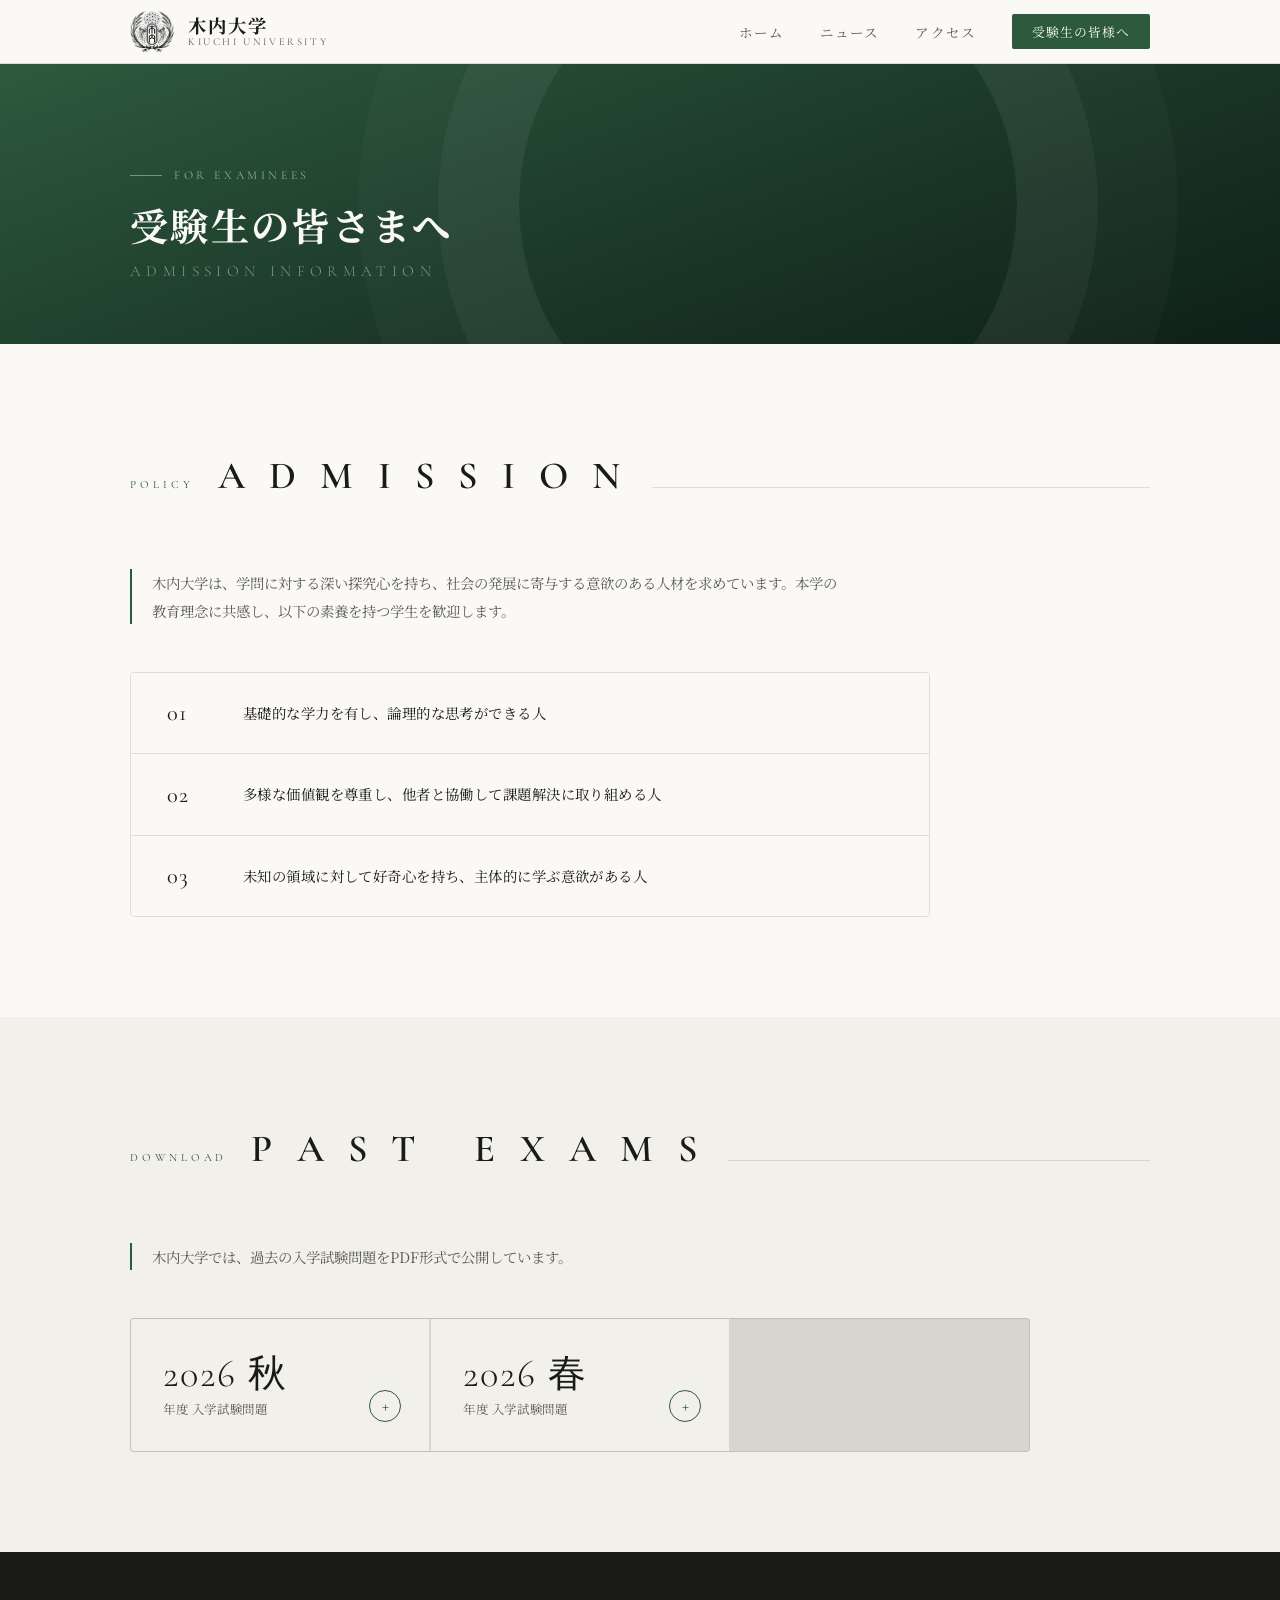
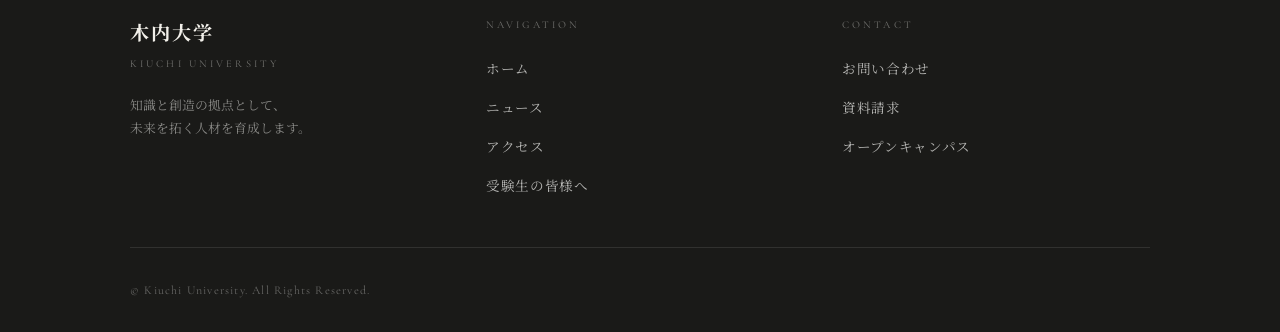
==== commit 63e3e295: "Revise PDF links and structure for 2026 exams Updated the PDF links and structure for 2026 exam subj" ====
--- a/information.html
+++ b/information.html
@@ -28,7 +28,7 @@
         <nav class="global-nav" id="global-nav">
             <ul>
                 <li><a href="index.html#home">ホーム</a></li>
-                <li><a href="index.html#news">ニュース</a></li>
+                <li><a href="news.html">ニュース</a></li>
                 <li><a href="index.html#access">アクセス</a></li>
                 <li><a href="information.html" class="nav-cta">受験生の皆様へ</a></li>
             </ul>
@@ -47,7 +47,7 @@
 <div class="mobile-nav-overlay" id="mobile-nav">
     <ul class="mobile-nav-list">
         <li><a href="index.html#home">ホーム <span>→</span></a></li>
-        <li><a href="index.html#news">ニュース <span>→</span></a></li>
+        <li><a href="news.html">ニュース <span>→</span></a></li>
         <li><a href="index.html#access">アクセス <span>→</span></a></li>
         <li><a href="information.html">受験生の皆様へ <span>→</span></a></li>
     </ul>
@@ -108,10 +108,26 @@
 
         <div class="pdf-grid">
 
+             <!-- 2026_fall -->
+            <div class="pdf-card" data-year="2026_fall">
+                <button class="pdf-card-btn" aria-expanded="false" aria-controls="subjects-2026_fall">
+                    <span class="pdf-year">2026 秋</span>
+                    <span class="pdf-label">年度 入学試験問題</span>
+                    <span class="pdf-icon">+</span>
+                </button>
+                <div class="pdf-subjects" id="subjects-2024">
+                    <div>
+                    <a href="令和8年度秋入試_木内大学.pdf" target="_blank" class="pdf-subject-btn">本試験 <span>↓</span></a>
+                    <a href="令和8年度秋入試_木内大学一般選抜の出題意図とその周辺.pdf"     target="_blank" class="pdf-subject-btn">本試験の好評 <span>↓</span></a>
+                    <a href="令和8年度秋入試_追試験_木内大学.pdf"  target="_blank" class="pdf-subject-btn">追試験及び解答 <span>↓</span></a>
+                    </div>
+                </div>
+            </div>
+
             <!-- 2026 -->
             <div class="pdf-card" data-year="2026">
                 <button class="pdf-card-btn" aria-expanded="false" aria-controls="subjects-2026">
-                    <span class="pdf-year">2026</span>
+                    <span class="pdf-year">2026 春</span>
                     <span class="pdf-label">年度 入学試験問題</span>
                     <span class="pdf-icon">+</span>
                 </button>
@@ -120,50 +136,11 @@
                     <a href="exams/2026木内大学理系国語_問題.pdf" target="_blank" class="pdf-subject-btn">国語(理系) <span>↓</span></a>
                     <a href="exams/2026木内大学理系国語_駿代解答例.pdf" target="_blank" class="pdf-subject-btn">国語(理系)解答(駿代協力) <span>↓</span></a>
                     <a href="exams/2026木内大学理系数学_問題.pdf"  target="_blank" class="pdf-subject-btn">数学(理系) <span>↓</span></a>
-                    <a href="exam_2026_science.pdf"  target="_blank" class="pdf-subject-btn">理科 <span>↓</span></a>
-                    <a href="exam_2026_social.pdf"   target="_blank" class="pdf-subject-btn">社会 <span>↓</span></a>
                     </div>
                 </div>
             </div>
 
-            <!-- 2025 -->
-            <div class="pdf-card" data-year="2025">
-                <button class="pdf-card-btn" aria-expanded="false" aria-controls="subjects-2025">
-                    <span class="pdf-year">2025</span>
-                    <span class="pdf-label">年度 入学試験問題</span>
-                    <span class="pdf-icon">+</span>
-                </button>
-                <div class="pdf-subjects" id="subjects-2025">
-                    <div>
-                    <a href="exam_2025_japanese.pdf" target="_blank" class="pdf-subject-btn">国語 <span>↓</span></a>
-                    <a href="exam_2025_math.pdf"     target="_blank" class="pdf-subject-btn">数学 <span>↓</span></a>
-                    <a href="exam_2025_english.pdf"  target="_blank" class="pdf-subject-btn">英語 <span>↓</span></a>
-                    <a href="exam_2025_science.pdf"  target="_blank" class="pdf-subject-btn">理科 <span>↓</span></a>
-                    <a href="exam_2025_social.pdf"   target="_blank" class="pdf-subject-btn">社会 <span>↓</span></a>
-                    </div>
-                </div>
-            </div>
-
-            <!-- 2024 -->
-            <div class="pdf-card" data-year="2024">
-                <button class="pdf-card-btn" aria-expanded="false" aria-controls="subjects-2024">
-                    <span class="pdf-year">2024</span>
-                    <span class="pdf-label">年度 入学試験問題</span>
-                    <span class="pdf-icon">+</span>
-                </button>
-                <div class="pdf-subjects" id="subjects-2024">
-                    <div>
-                    <a href="exam_2024_japanese.pdf" target="_blank" class="pdf-subject-btn">国語 <span>↓</span></a>
-                    <a href="exam_2024_math.pdf"     target="_blank" class="pdf-subject-btn">数学 <span>↓</span></a>
-                    <a href="exam_2024_english.pdf"  target="_blank" class="pdf-subject-btn">英語 <span>↓</span></a>
-                    <a href="exam_2024_science.pdf"  target="_blank" class="pdf-subject-btn">理科 <span>↓</span></a>
-                    <a href="exam_2024_social.pdf"   target="_blank" class="pdf-subject-btn">社会 <span>↓</span></a>
-                    </div>
-                </div>
-            </div>
-
-        </div>
-    </div>
+
 </section>
 
 </main>
@@ -181,7 +158,7 @@
                 <p class="footer-nav-title">Navigation</p>
                 <ul class="footer-nav-list">
                     <li><a href="index.html#home">ホーム</a></li>
-                    <li><a href="index.html#news">ニュース</a></li>
+                    <li><a href="news.html">ニュース</a></li>
                     <li><a href="index.html#access">アクセス</a></li>
                     <li><a href="information.html">受験生の皆様へ</a></li>
                 </ul>
--- a/index.css
+++ b/index.css
@@ -71,7 +71,7 @@
     backdrop-filter: blur(12px);
     -webkit-backdrop-filter: blur(12px);
     border-bottom: 1px solid var(--border);
-    z-index: 200;
+    z-index: 300;
     transition: box-shadow 0.3s;
 }
 
@@ -192,7 +192,7 @@
     border: none;
     cursor: pointer;
     padding: 4px;
-    z-index: 300;
+    z-index: 301;
 }
 
 .hamburger span {
@@ -210,6 +210,7 @@
 /* =========================================
    Hero Section
 ========================================= */
+/* Previous Ver.============================
 .hero {
     padding-top: var(--header-h);
     min-height: 100svh;
@@ -233,7 +234,40 @@
     align-items: flex-end;
     padding: 6px;
 }
-
+========================================= */
+.hero {
+    padding-top: var(--header-h);
+    min-height: 100svh;
+    display: grid;
+    grid-template-columns: 1fr 1fr;
+    overflow: hidden;
+}
+
+.hero-visual {
+    background: var(--accent);
+    position: relative;
+    overflow: hidden;
+    min-height: 520px;
+}
+
+.hero-visual-placeholder {
+    width: 100%;
+    height: 100%;
+    background: linear-gradient(160deg, #2d5a3d 0%, #1a3526 60%, #0e2019 100%);
+    
+    /* 1. 下詰めの設定を解除して、動画がエリア全体に広がるようにします */
+    display: block; 
+    padding: 0; /* 周りの余白（6px）をなくしてぴったりにします */
+}
+
+/* 2. 【ここを追加】中の動画を縦横ぴったりに拡大する設定です */
+.hero-visual-placeholder video {
+    width: 100%;
+    height: 100%;
+    object-fit: cover; /* 動画の比率を保ったまま、緑の枠にぴったり収まるように拡大・トリミングします */
+    display: block;
+}
+/*追加ここまで*/
 
 /* Decorative tree illustration */
 .hero-tree {
@@ -539,7 +573,7 @@
 
 .news-placeholder {
     width: 100%;
-    height: 140px;
+    height: 100%;
     background: var(--paper-deep);
     display: flex;
     align-items: center;
@@ -775,6 +809,8 @@
     pointer-events: auto;
 }
 
+
+
 .mobile-nav-list {
     width: 100%;
     max-width: 320px;
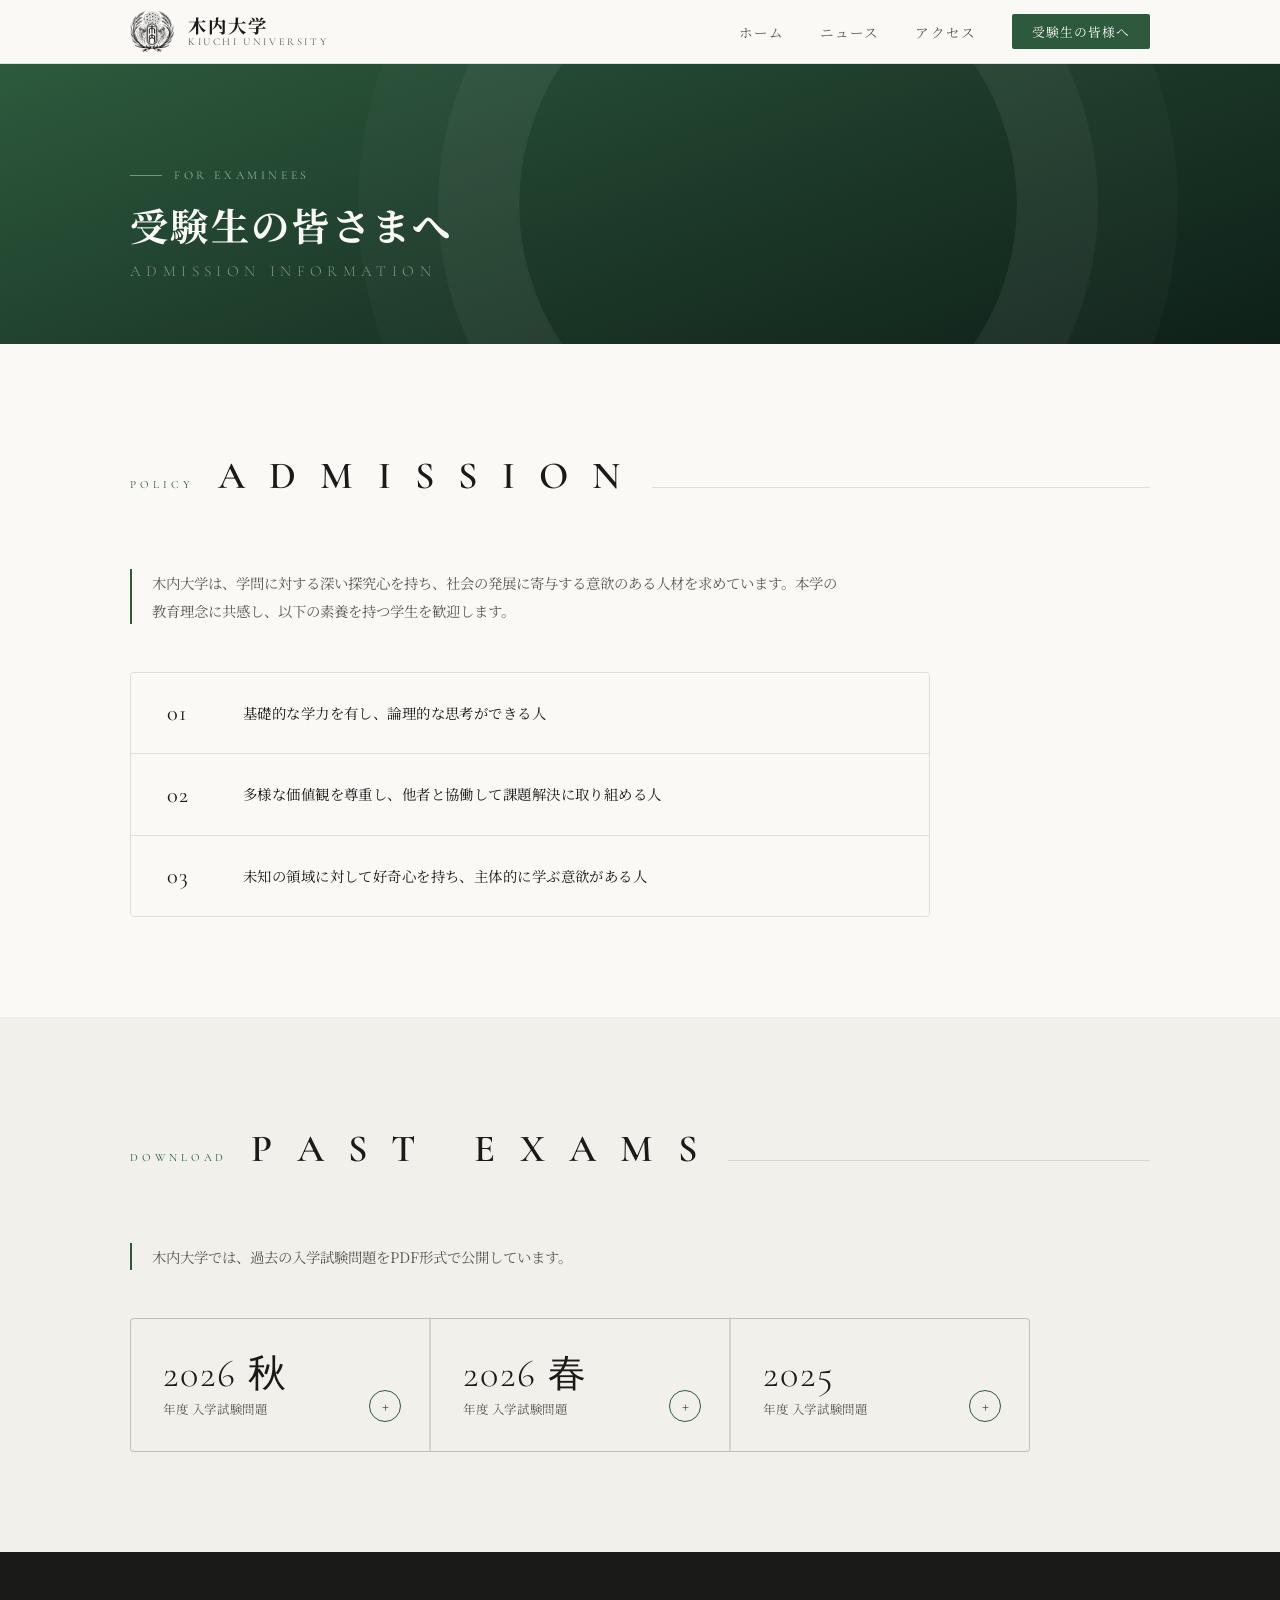
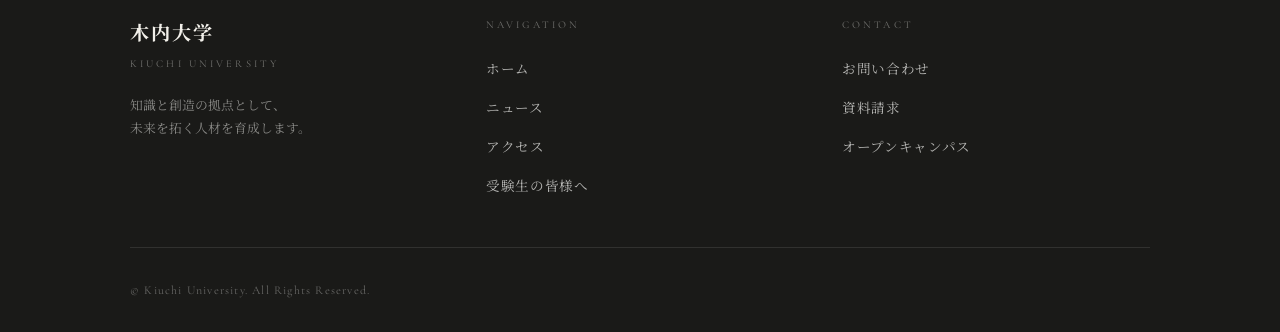
==== commit 56f8b0f5: "Update information.html" ====
--- a/information.html
+++ b/information.html
@@ -117,9 +117,9 @@
                 </button>
                 <div class="pdf-subjects" id="subjects-2024">
                     <div>
-                    <a href="令和8年度秋入試_木内大学.pdf" target="_blank" class="pdf-subject-btn">本試験 <span>↓</span></a>
-                    <a href="令和8年度秋入試_木内大学一般選抜の出題意図とその周辺.pdf"     target="_blank" class="pdf-subject-btn">本試験の好評 <span>↓</span></a>
-                    <a href="令和8年度秋入試_追試験_木内大学.pdf"  target="_blank" class="pdf-subject-btn">追試験及び解答 <span>↓</span></a>
+                    <a href="exams/令和8年度秋入試_木内大学.pdf" target="_blank" class="pdf-subject-btn">本試験 <span>↓</span></a>
+                    <a href="exams/令和8年度秋入試_木内大学一般選抜の出題意図とその周辺.pdf"     target="_blank" class="pdf-subject-btn">本試験の好評 <span>↓</span></a>
+                    <a href="exams/令和8年度秋入試_追試験_木内大学.pdf"  target="_blank" class="pdf-subject-btn">追試験及び解答 <span>↓</span></a>
                     </div>
                 </div>
             </div>
@@ -131,7 +131,7 @@
                     <span class="pdf-label">年度 入学試験問題</span>
                     <span class="pdf-icon">+</span>
                 </button>
-        <div class="pdf-subjects" id="subjects-2026">
+                <div class="pdf-subjects" id="subjects-2026">
                     <div>
                     <a href="exams/2026木内大学理系国語_問題.pdf" target="_blank" class="pdf-subject-btn">国語(理系) <span>↓</span></a>
                     <a href="exams/2026木内大学理系国語_駿代解答例.pdf" target="_blank" class="pdf-subject-btn">国語(理系)解答(駿代協力) <span>↓</span></a>
@@ -139,7 +139,23 @@
                     </div>
                 </div>
             </div>
-
+            <!-- 2025 -->
+            <div class="pdf-card" data-year="2025">
+                <button class="pdf-card-btn" aria-expanded="false" aria-controls="subjects-2025">
+                    <span class="pdf-year">2025</span>
+                    <span class="pdf-label">年度 入学試験問題</span>
+                    <span class="pdf-icon">+</span>
+                </button>
+                <div class="pdf-subjects" id="subjects-2025">
+                    <div>
+                    <a href="#" target="_blank" class="pdf-subject-btn">2025年度は <span>↓</span></a>
+                    <a href="#" target="_blank" class="pdf-subject-btn">公開して <span>↓</span></a>
+                    <a href="#" target="_blank" class="pdf-subject-btn">おりません。 <span>↓</span></a>
+                    </div>
+                </div>
+            </div>
+        </div>
+    </div>
 
 </section>
 
